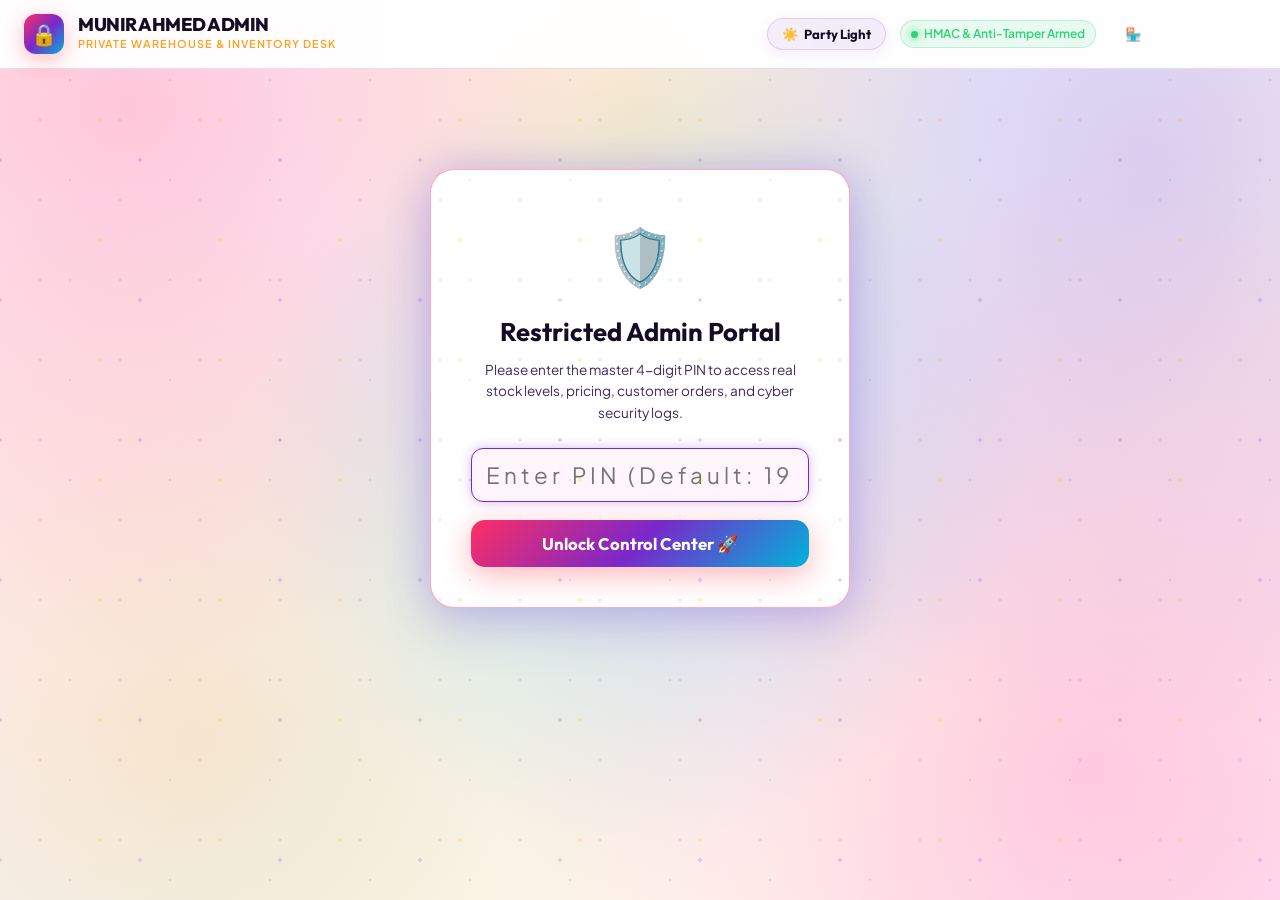
==== admin.html @ f4ad3410 "Munir Ahmed Decorations - Production Shopify Storefront with Live Inventory & Express Delivery" ====
<!DOCTYPE html>
<html lang="en" dir="ltr">
<head>
  <meta charset="UTF-8">
  <meta name="viewport" content="width=device-width, initial-scale=1.0">
  <title>Admin Control Center | Munir Ahmed Decorations (منیر احمد ڈیکوریشنز)</title>
  
  <meta name="robots" content="noindex, nofollow">
  <link rel="dns-prefetch" href="https://fonts.googleapis.com">
  <link rel="dns-prefetch" href="https://fonts.gstatic.com">
  <link rel="preconnect" href="https://fonts.googleapis.com">
  <link rel="preconnect" href="https://fonts.gstatic.com" crossorigin>
  <link rel="stylesheet" href="https://fonts.googleapis.com/css2?family=Outfit:wght@400;500;600;700;800;900&family=Plus+Jakarta+Sans:wght@300;400;500;600;700;800&family=Noto+Nastaliq+Urdu:wght@400;700&display=swap">
  <link rel="stylesheet" href="css/styles.css">
  
  <style>
    body {
      background-color: var(--bg-deep);
      background-image: var(--bg-body-gradient);
      color: var(--text-main);
      min-height: 100vh;
    }
    .admin-navbar {
      background: var(--header-bg);
      backdrop-filter: blur(14px);
      -webkit-backdrop-filter: blur(14px);
      border-bottom: 1px solid var(--border-subtle);
      padding: 14px 24px;
      display: flex;
      align-items: center;
      justify-content: space-between;
    }
    .admin-auth-gate {
      max-width: 420px;
      margin: 100px auto;
      background: var(--bg-card);
      border: 1px solid var(--border-glow);
      border-radius: 24px;
      padding: 40px;
      box-shadow: var(--shadow-lg), 0 0 40px rgba(108, 92, 231, 0.25);
      text-align: center;
    }
    .admin-main-view {
      display: none;
      padding: 30px 0 60px;
    }
    .kpi-row {
      display: grid;
      grid-template-columns: repeat(auto-fit, minmax(210px, 1fr));
      gap: 18px;
      margin-bottom: 30px;
    }
    .kpi-card {
      background: var(--bg-card);
      border: 1px solid var(--border-subtle);
      border-radius: 18px;
      padding: 22px;
      position: relative;
      overflow: hidden;
      box-shadow: var(--shadow-sm);
    }
    .kpi-card::after {
      content: '';
      position: absolute;
      top: 0;
      left: 0;
      width: 4px;
      height: 100%;
      background: var(--party-purple);
    }
    .kpi-card.kpi-gold::after { background: var(--party-gold); }
    .kpi-card.kpi-green::after { background: #2ed573; }
    .kpi-card.kpi-coral::after { background: var(--party-coral); }
    .kpi-card.kpi-cyan::after { background: var(--party-cyan); }
    
    .kpi-val {
      font-family: var(--font-heading);
      font-size: 2rem;
      font-weight: 800;
      color: var(--brand-heading-color);
      margin: 6px 0 2px;
    }
    .kpi-label {
      font-size: 0.8rem;
      color: var(--text-muted);
      text-transform: uppercase;
      letter-spacing: 0.5px;
    }

    /* Admin Tabs */
    .admin-tabs-nav {
      display: flex;
      gap: 12px;
      border-bottom: 1px solid var(--border-subtle);
      margin-bottom: 24px;
      padding-bottom: 8px;
      overflow-x: auto;
    }
    .admin-tab-btn {
      background: none;
      border: none;
      color: var(--text-secondary);
      font-family: var(--font-heading);
      font-size: 1rem;
      font-weight: 700;
      padding: 10px 18px;
      cursor: pointer;
      border-radius: 10px;
      display: inline-flex;
      align-items: center;
      gap: 8px;
      transition: all 0.2s ease;
    }
    .admin-tab-btn:hover {
      background: rgba(255, 255, 255, 0.05);
      color: #fff;
    }
    .admin-tab-btn.active {
      background: var(--gradient-festive);
      color: #fff;
      box-shadow: 0 4px 15px rgba(255, 71, 87, 0.35);
    }

    .tab-content-panel {
      display: none;
    }
    .tab-content-panel.active {
      display: block;
    }

    .admin-controls-strip {
      background: #111528;
      border: 1px solid var(--border-subtle);
      border-radius: 14px;
      padding: 14px 20px;
      display: flex;
      align-items: center;
      justify-content: space-between;
      flex-wrap: wrap;
      gap: 14px;
      margin-bottom: 20px;
    }

    .admin-table {
      width: 100%;
      border-collapse: collapse;
      font-size: 0.88rem;
      background: var(--bg-card);
      border-radius: 16px;
      overflow: hidden;
      border: 1px solid var(--border-subtle);
    }
    .admin-table th, .admin-table td {
      padding: 12px 16px;
      text-align: left;
      border-bottom: 1px solid var(--border-subtle);
    }
    .admin-table th {
      background: var(--bg-input);
      color: var(--text-muted);
      font-weight: 700;
      font-size: 0.8rem;
      text-transform: uppercase;
      letter-spacing: 0.5px;
    }
    .admin-input-cell {
      background: var(--bg-input);
      color: var(--text-main);
      border: 1px solid var(--border-subtle);
      padding: 6px 10px;
      border-radius: 8px;
      font-family: monospace;
      font-weight: 700;
      font-size: 0.9rem;
    }
    .admin-input-cell:focus {
      outline: none;
      border-color: var(--party-coral);
    }

    .badge-status {
      display: inline-block;
      padding: 4px 10px;
      border-radius: 8px;
      font-size: 0.75rem;
      font-weight: 700;
    }
    .badge-status.packing { background: rgba(255, 165, 2, 0.2); color: #ffa502; }
    .badge-status.dispatched { background: rgba(0, 210, 211, 0.2); color: #00d2d3; }
    .badge-status.delivered { background: rgba(46, 213, 115, 0.2); color: #2ed573; }
  </style>
</head>
<body>

  <!-- Top Navbar -->
  <header class="admin-navbar">
    <div style="display:flex; align-items:center; gap:14px;">
      <a href="index.html" class="brand-wrapper" style="text-decoration:none;">
        <div class="brand-icon-box" style="width:40px; height:40px; font-size:1.3rem;">🔒</div>
        <div class="brand-title-box">
          <span class="brand-name" style="font-size:1.15rem;">MUNIR AHMED ADMIN</span>
          <span class="brand-sub" style="font-size:0.68rem;">PRIVATE WAREHOUSE & INVENTORY DESK</span>
        </div>
      </a>
    </div>

    <div style="display:flex; align-items:center; gap:14px;">
      <!-- Party Theme Toggle -->
      <button id="btn-theme-toggle" class="btn-theme-toggle" title="Switch Theme (Party Light / Disco Dark)">
        <span>☀️</span>
        <span>Party Light</span>
      </button>

      <div class="security-status-indicator" style="font-size:0.75rem;">
        <span class="security-dot"></span>
        <span>HMAC & Anti-Tamper Armed</span>
      </div>
      <a href="index.html" class="btn-secondary-party" style="padding:7px 14px; font-size:0.82rem; text-decoration:none;">
        🏪 View Storefront
      </a>
      <button id="btn-admin-logout" class="btn-secondary-party" style="padding:7px 14px; font-size:0.82rem; color:#ff4757; display:none;" onclick="adminLogout()">
        Lock Session
      </button>
    </div>
  </header>

  <!-- AUTHENTICATION GATE (CHALLENGE) -->
  <div id="admin-auth-card" class="admin-auth-gate">
    <div style="font-size:3.5rem; margin-bottom:12px;">🛡️</div>
    <h2 style="font-family:var(--font-heading); font-size:1.6rem; margin-bottom:6px; color:var(--brand-heading-color);">Restricted Admin Portal</h2>
    <p style="color:var(--text-secondary); font-size:0.85rem; margin-bottom:24px;">
      Please enter the master 4-digit PIN to access real stock levels, pricing, customer orders, and cyber security logs.
    </p>

    <form onsubmit="handlePinSubmit(event)">
      <div class="form-group">
        <input type="password" id="admin-pin-field" class="form-input" placeholder="Enter PIN (Default: 1998)" maxlength="6" style="text-align:center; font-size:1.4rem; letter-spacing:4px;" required autofocus>
      </div>

      <div id="pin-error-msg" style="color:#ff4757; font-size:0.82rem; margin-bottom:14px; display:none;">
        Incorrect PIN. Attempt recorded.
      </div>

      <button type="submit" class="btn-primary-party" style="width:100%; justify-content:center; padding:13px;">
        <span>Unlock Control Center 🚀</span>
      </button>
    </form>
  </div>

  <!-- MAIN AUTHORIZED VIEW -->
  <div id="admin-main-view" class="admin-main-view container">
    <!-- Live KPIs -->
    <div class="kpi-row">
      <div class="kpi-card kpi-coral">
        <div class="kpi-label">Active Master Products</div>
        <div class="kpi-val" id="kpi-products">32</div>
        <span style="font-size:0.78rem; color:var(--text-secondary);">Across 8 Celebration Categories</span>
      </div>

      <div class="kpi-card kpi-green">
        <div class="kpi-label">Total Warehouse Stock</div>
        <div class="kpi-val" id="kpi-stock">3,840</div>
        <span style="font-size:0.78rem; color:#2ed573;">Real-time auto-deduct active</span>
      </div>

      <div class="kpi-card kpi-gold">
        <div class="kpi-label">Customer Orders Booked</div>
        <div class="kpi-val" id="kpi-orders">2</div>
        <span style="font-size:0.78rem; color:#ffc048;">Live in local database</span>
      </div>

      <div class="kpi-card kpi-cyan">
        <div class="kpi-label">Gross Booked Revenue</div>
        <div class="kpi-val" id="kpi-revenue">PKR 19,300</div>
        <span style="font-size:0.78rem; color:var(--party-cyan);">COD + JazzCash + Meezan</span>
      </div>
    </div>

    <!-- Tab Navigation -->
    <div class="admin-tabs-nav">
      <button class="admin-tab-btn active" onclick="switchAdminTab('stock')">
        <span>📦</span>
        <span>Inventory & Stock Manager</span>
      </button>
      <button class="admin-tab-btn" onclick="switchAdminTab('orders')">
        <span>🛒</span>
        <span>Orders & Courier Dispatch</span>
      </button>
      <button class="admin-tab-btn" onclick="switchAdminTab('security')">
        <span>🛡️</span>
        <span>Cyber Defense Logs</span>
      </button>
      <button class="admin-tab-btn" onclick="switchAdminTab('backup')">
        <span>💾</span>
        <span>Database Backup & Export</span>
      </button>
    </div>

    <!-- ===================================================================
         TAB 1: INVENTORY & STOCK MANAGER
         =================================================================== -->
    <div id="tab-panel-stock" class="tab-content-panel active">
      <div class="admin-controls-strip">
        <div style="display:flex; gap:12px; align-items:center; flex-wrap:wrap;">
          <input type="text" id="adm-stock-search" class="form-input" placeholder="Search product ID or title..." style="max-width:260px; padding:8px 12px; font-size:0.85rem;" oninput="renderAdminStockTable()">
          
          <select id="adm-cat-filter" class="form-select" style="max-width:200px; padding:8px 12px; font-size:0.85rem;" onchange="renderAdminStockTable()">
            <option value="all">All Categories</option>
            <option value="foil-balloons">Foil Balloons & Letters</option>
            <option value="gift-packaging">Gift Paper & Gift Bags</option>
            <option value="party-sashes">Sashes & Wear Strips</option>
            <option value="candles-sparklers">Candles & Anar Sparklers</option>
            <option value="cake-toppers">Cake Toppers</option>
            <option value="poppers-sprays">Poppers & Sprays</option>
            <option value="balloon-kits">Garland Kits & Latex</option>
            <option value="religious-banners">Milad & Hajj Banners</option>
          </select>

          <label style="display:flex; align-items:center; gap:6px; font-size:0.85rem; color:#ffa502; cursor:pointer;">
            <input type="checkbox" id="adm-low-stock-check" onchange="renderAdminStockTable()">
            <span>Show Low Stock Only (&le;15)</span>
          </label>
        </div>

        <div style="display:flex; gap:10px;">
          <button class="btn-primary-party" onclick="openAddProductModal()" style="padding:8px 16px; font-size:0.85rem;">
            + Add New Stock Item
          </button>
          <button class="btn-secondary-party" onclick="handleResetFactoryCatalog()" style="padding:8px 14px; font-size:0.85rem;">
            🔄 Reset Master Seed
          </button>
        </div>
      </div>

      <div class="admin-table-wrapper">
        <table class="admin-table">
          <thead>
            <tr>
              <th>ID & Product Title</th>
              <th>Category</th>
              <th>Retail Price (PKR)</th>
              <th>Wholesale (PKR)</th>
              <th>Current Stock</th>
              <th>Status</th>
              <th>Actions</th>
            </tr>
          </thead>
          <tbody id="adm-stock-tbody">
            <!-- Rendered dynamically -->
          </tbody>
        </table>
      </div>
    </div>

    <!-- ===================================================================
         TAB 2: ORDERS & COURIER DISPATCH DESK
         =================================================================== -->
    <div id="tab-panel-orders" class="tab-content-panel">
      <div class="admin-controls-strip">
        <div>
          <h3 style="font-family:var(--font-heading); color:#fff; font-size:1.25rem;">Live Customer Orders</h3>
          <span style="font-size:0.82rem; color:var(--text-muted);">Orders received from website checkout with Pakistani payment verification</span>
        </div>
      </div>

      <div class="admin-table-wrapper">
        <table class="admin-table">
          <thead>
            <tr>
              <th>Order ID / Date</th>
              <th>Customer & Phone</th>
              <th>Delivery City & Address</th>
              <th>Items & Qty</th>
              <th>Total (PKR)</th>
              <th>Payment & TID</th>
              <th>Dispatch Status</th>
              <th>WhatsApp Notify</th>
            </tr>
          </thead>
          <tbody id="adm-orders-tbody">
            <!-- Rendered dynamically -->
          </tbody>
        </table>
      </div>
    </div>

    <!-- ===================================================================
         TAB 3: CYBER DEFENSE LOGS
         =================================================================== -->
    <div id="tab-panel-security" class="tab-content-panel">
      <div class="admin-controls-strip">
        <div>
          <h3 style="font-family:var(--font-heading); color:#2ed573; font-size:1.25rem;">🛡️ Cyber Defense Event Audit Log</h3>
          <span style="font-size:0.82rem; color:var(--text-muted);">Real-time security telemetry monitoring tamper defense, rate limiting, and sanitization</span>
        </div>
        <button class="btn-secondary-party" onclick="refreshSecurityLogs()" style="padding:8px 14px; font-size:0.85rem;">
          🔄 Refresh Logs
        </button>
      </div>

      <div class="admin-table-wrapper">
        <table class="admin-table">
          <thead>
            <tr>
              <th>Timestamp</th>
              <th>Severity</th>
              <th>Component</th>
              <th>Event Type</th>
              <th>Security Telemetry Details</th>
            </tr>
          </thead>
          <tbody id="adm-security-tbody">
            <!-- Rendered dynamically -->
          </tbody>
        </table>
      </div>
    </div>

    <!-- ===================================================================
         TAB 4: DATABASE BACKUP & EXPORT
         =================================================================== -->
    <div id="tab-panel-backup" class="tab-content-panel">
      <div class="admin-controls-strip">
        <div>
          <h3 style="font-family:var(--font-heading); color:#ffc048; font-size:1.25rem;">💾 Database Backup & Export</h3>
          <span style="font-size:0.82rem; color:var(--text-muted);">Safeguard your party store inventory and customer orders</span>
        </div>
      </div>

      <div style="display:grid; grid-template-columns:1fr 1fr; gap:24px;">
        <div style="background:var(--bg-card); border:1px solid var(--border-subtle); border-radius:18px; padding:28px;">
          <h4 style="font-family:var(--font-heading); color:#fff; margin-bottom:8px;">1-Click Database JSON Export</h4>
          <p style="font-size:0.85rem; color:var(--text-secondary); margin-bottom:20px; line-height:1.5;">
            Download an encrypted, portable JSON snapshot of all 32+ products, prices, stock counts, and orders.
          </p>
          <button class="btn-primary-party" onclick="exportDatabaseJson()">
            <span>📥 Download Backup JSON</span>
          </button>
        </div>

        <div style="background:var(--bg-card); border:1px solid var(--border-subtle); border-radius:18px; padding:28px;">
          <h4 style="font-family:var(--font-heading); color:#fff; margin-bottom:8px;">Restore / Import Database</h4>
          <p style="font-size:0.85rem; color:var(--text-secondary); margin-bottom:14px; line-height:1.5;">
            Upload a previously exported backup file to restore products and stock.
          </p>
          <input type="file" id="db-file-input" accept=".json" style="margin-bottom:14px; font-size:0.85rem; color:var(--text-secondary);">
          <br>
          <button class="btn-secondary-party" onclick="importDatabaseJson()">
            <span>📤 Restore From File</span>
          </button>
        </div>
      </div>
    </div>
  </div>

  <!-- Add Product Modal -->
  <div id="modal-add-product" class="modal-backdrop">
    <div class="modal-card">
      <div class="modal-header">
        <h3>+ Add New Stock Product</h3>
        <button class="btn-modal-close" onclick="closeAddProductModal()">✕</button>
      </div>
      <div class="modal-body">
        <form onsubmit="handleAddNewProduct(event)">
          <div class="form-group">
            <label>Product Title *</label>
            <input type="text" id="new-title" class="form-input" required placeholder="e.g. Happy Birthday Gold Shimmer Banner">
          </div>

          <div class="form-group">
            <label>Urdu Title (نستعلیق عنوان)</label>
            <input type="text" id="new-urdu" class="form-input" placeholder="e.g. ہیپی برتھ ڈے گولڈن شمر بینر">
          </div>

          <div class="form-row-2">
            <div class="form-group">
              <label>Category *</label>
              <select id="new-cat" class="form-select">
                <option value="foil-balloons">Foil Balloons & Letters</option>
                <option value="gift-packaging">Gift Paper & Gift Bags</option>
                <option value="party-sashes">Sashes & Wear Strips</option>
                <option value="candles-sparklers">Candles & Anar Sparklers</option>
                <option value="cake-toppers">Cake Toppers</option>
                <option value="poppers-sprays">Poppers & Sprays</option>
                <option value="balloon-kits">Garland Kits & Latex</option>
                <option value="religious-banners">Milad & Hajj Banners</option>
              </select>
            </div>
            <div class="form-group">
              <label>Initial Stock (Units) *</label>
              <input type="number" id="new-stock" class="form-input" required value="50" min="0">
            </div>
          </div>

          <div class="form-row-2">
            <div class="form-group">
              <label>Retail Price (PKR) *</label>
              <input type="number" id="new-price" class="form-input" required value="450" min="10">
            </div>
            <div class="form-group">
              <label>Wholesale Price (PKR) *</label>
              <input type="number" id="new-who-price" class="form-input" required value="300" min="10">
            </div>
          </div>

          <div class="form-group">
            <label>Image Path *</label>
            <input type="text" id="new-img" class="form-input" value="assets/images/birthday_decor.jpg" required>
          </div>

          <div class="form-group">
            <label>Description</label>
            <textarea id="new-desc" class="form-textarea" placeholder="Detailed product specifications..."></textarea>
          </div>

          <button type="submit" class="btn-primary-party" style="width:100%; justify-content:center; padding:14px;">
            Save Product to Master Stock 🚀
          </button>
        </form>
      </div>
    </div>
  </div>

  <!-- JavaScript Modules -->
  <script src="js/security.js"></script>
  <script src="js/data.js"></script>
  <script src="js/store.js"></script>

  <script>
    let failedAttempts = 0;
    let isLockedOut = false;

    // PIN Login
    function handlePinSubmit(event) {
      event.preventDefault();
      if (isLockedOut) {
        alert('Too many failed attempts. Locked for 60 seconds.');
        return;
      }

      const pin = document.getElementById('admin-pin-field').value.trim();
      if (pin === '1998' || pin === '1234') {
        document.getElementById('admin-auth-card').style.display = 'none';
        document.getElementById('admin-main-view').style.display = 'block';
        document.getElementById('btn-admin-logout').style.display = 'inline-flex';
        initAdminDashboard();
      } else {
        failedAttempts++;
        const errMsg = document.getElementById('pin-error-msg');
        errMsg.style.display = 'block';
        errMsg.innerText = `Incorrect PIN. (${failedAttempts}/3 attempts)`;

        if (failedAttempts >= 3) {
          isLockedOut = true;
          errMsg.innerText = 'Account locked for 60 seconds due to failed attempts.';
          setTimeout(() => {
            isLockedOut = false;
            failedAttempts = 0;
            errMsg.style.display = 'none';
          }, 60000);
        }
      }
    }

    function adminLogout() {
      document.getElementById('admin-auth-card').style.display = 'block';
      document.getElementById('admin-main-view').style.display = 'none';
      document.getElementById('btn-admin-logout').style.display = 'none';
      document.getElementById('admin-pin-field').value = '';
    }

    function initAdminDashboard() {
      updateKPIs();
      renderAdminStockTable();
      renderAdminOrdersTable();
      refreshSecurityLogs();
    }

    function updateKPIs() {
      const products = window.Store.getProducts();
      const orders = window.Store.getOrders();

      const totalStock = products.reduce((sum, p) => sum + (p.stock || 0), 0);
      const totalRev = orders.reduce((sum, o) => sum + (o.total || o.subtotal || 0), 0);

      document.getElementById('kpi-products').innerText = products.length;
      document.getElementById('kpi-stock').innerText = totalStock.toLocaleString();
      document.getElementById('kpi-orders').innerText = orders.length;
      document.getElementById('kpi-revenue').innerText = 'PKR ' + totalRev.toLocaleString();
    }

    function switchAdminTab(tabKey) {
      document.querySelectorAll('.admin-tab-btn').forEach(b => b.classList.remove('active'));
      document.querySelectorAll('.tab-content-panel').forEach(p => p.classList.remove('active'));

      event.currentTarget.classList.add('active');
      const panel = document.getElementById(`tab-panel-${tabKey}`);
      if (panel) panel.classList.add('active');

      if (tabKey === 'security') refreshSecurityLogs();
      if (tabKey === 'orders') renderAdminOrdersTable();
    }

    // Render Stock Table
    function renderAdminStockTable() {
      const tbody = document.getElementById('adm-stock-tbody');
      if (!tbody) return;

      let products = window.Store.getProducts();
      const q = (document.getElementById('adm-stock-search').value || '').toLowerCase().trim();
      const cat = document.getElementById('adm-cat-filter').value;
      const lowStockOnly = document.getElementById('adm-low-stock-check').checked;

      if (cat !== 'all') {
        products = products.filter(p => p.category === cat);
      }
      if (q) {
        products = products.filter(p => p.id.toLowerCase().includes(q) || p.title.toLowerCase().includes(q));
      }
      if (lowStockOnly) {
        products = products.filter(p => p.stock <= (p.lowStockThreshold || 15));
      }

      tbody.innerHTML = products.map(p => {
        let statusBadge = '<span style="color:#2ed573; font-weight:700;">🟢 Good</span>';
        if (p.stock <= 0) {
          statusBadge = '<span style="color:#ff4757; font-weight:700;">🔴 Sold Out</span>';
        } else if (p.stock <= 15) {
          statusBadge = '<span style="color:#ffa502; font-weight:700;">🟡 Low Stock</span>';
        }

        return `
          <tr>
            <td>
              <div style="font-weight:700; color:#fff;">${p.title}</div>
              <div style="font-size:0.75rem; color:var(--text-muted);">${p.id}</div>
            </td>
            <td style="text-transform:capitalize; color:var(--text-secondary);">${p.category.replace('-', ' ')}</td>
            <td>
              <input type="number" id="ret-${p.id}" value="${p.price}" class="admin-input-cell" style="width:85px;">
            </td>
            <td>
              <input type="number" id="who-${p.id}" value="${p.wholesalePrice}" class="admin-input-cell" style="width:85px; color:#ffc048;">
            </td>
            <td>
              <input type="number" id="stk-${p.id}" value="${p.stock}" class="admin-input-cell" style="width:75px; color:#2ed573;">
            </td>
            <td>${statusBadge}</td>
            <td>
              <button class="btn-primary-party" style="padding:5px 12px; font-size:0.75rem;" onclick="saveStockRow('${p.id}')">
                Save
              </button>
            </td>
          </tr>
        `;
      }).join('');
    }

    function saveStockRow(productId) {
      const ret = document.getElementById(`ret-${productId}`).value;
      const who = document.getElementById(`who-${productId}`).value;
      const stk = document.getElementById(`stk-${productId}`).value;

      window.Store.updateProductPrices(productId, ret, who);
      window.Store.updateProductStock(productId, stk);
      updateKPIs();
      alert(`Updated product ${productId} successfully!`);
    }

    function handleResetFactoryCatalog() {
      if (confirm('Reset entire catalog and inventory back to default factory seed?')) {
        window.Store.resetToDefaultCatalog();
        updateKPIs();
        renderAdminStockTable();
        alert('Master inventory re-initialized!');
      }
    }

    // Render Orders Table
    function renderAdminOrdersTable() {
      const tbody = document.getElementById('adm-orders-tbody');
      if (!tbody) return;

      const orders = window.Store.getOrders();
      tbody.innerHTML = orders.map(o => {
        const itemsSummary = (o.items || []).map(i => `${i.title} (${i.quantity}x)`).join(', ');
        return `
          <tr>
            <td>
              <strong style="color:var(--party-cyan);">${o.orderId}</strong>
              <div style="font-size:0.75rem; color:var(--text-muted);">${new Date(o.date).toLocaleDateString()}</div>
            </td>
            <td>
              <div style="color:#fff; font-weight:700;">${o.customer.name}</div>
              <div style="font-size:0.8rem; color:var(--text-secondary);">${o.customer.phone}</div>
            </td>
            <td>
              <div style="font-weight:700; color:#ffc048;">${o.customer.city}</div>
              <div style="font-size:0.75rem; color:var(--text-muted); max-width:200px;">${o.customer.address}</div>
            </td>
            <td style="font-size:0.8rem; color:var(--text-secondary); max-width:220px;">
              ${itemsSummary}
            </td>
            <td style="font-weight:800; color:#fff;">
              PKR ${(o.total || o.subtotal).toLocaleString()}
            </td>
            <td>
              <span style="font-weight:700; text-transform:uppercase;">${o.paymentMethod}</span>
              ${o.transactionRef && o.transactionRef !== 'N/A' ? `<div style="font-size:0.72rem; color:#2ed573;">TID: ${o.transactionRef}</div>` : ''}
            </td>
            <td>
              <select class="admin-input-cell" onchange="changeOrderStatus('${o.orderId}', this.value)" style="font-size:0.8rem;">
                <option value="Confirmed & Packing" ${o.orderStatus === 'Confirmed & Packing' ? 'selected' : ''}>Confirmed & Packing</option>
                <option value="Dispatched (TCS/Leopard)" ${o.orderStatus.includes('Dispatch') ? 'selected' : ''}>Dispatched (TCS)</option>
                <option value="Delivered" ${o.orderStatus === 'Delivered' ? 'selected' : ''}>Delivered</option>
                <option value="Cancelled" ${o.orderStatus === 'Cancelled' ? 'selected' : ''}>Cancelled</option>
              </select>
            </td>
            <td>
              <button class="btn-whatsapp-cart" style="padding:6px 10px; font-size:0.75rem;" onclick="sendCustomerWhatsAppUpdate('${o.orderId}')">
                💬 Notify
              </button>
            </td>
          </tr>
        `;
      }).join('');
    }

    function changeOrderStatus(orderId, newStatus) {
      window.Store.updateOrderStatus(orderId, newStatus);
      alert(`Order ${orderId} status set to: ${newStatus}`);
    }

    function sendCustomerWhatsAppUpdate(orderId) {
      const order = window.Store.getOrders().find(o => o.orderId === orderId);
      if (!order) return;

      const cleanPhone = order.customer.phone.replace(/[^0-9]/g, '');
      const formattedPhone = cleanPhone.startsWith('0') ? '92' + cleanPhone.substring(1) : cleanPhone;

      const msg = 
`Assalam o Alaikum ${order.customer.name}!
This is an update from *Munir Ahmed Decorations Lahore*.
Your party order *${order.orderId}* status is currently: *${order.orderStatus}*.
Amount: PKR ${(order.total || order.subtotal).toLocaleString()}
Courier: TCS / Leopards Express
Thank you for shopping with us! If you have questions, reply to this message.`;

      window.open(`https://wa.me/${formattedPhone}?text=${encodeURIComponent(msg)}`, '_blank');
    }

    // Security Logs
    function refreshSecurityLogs() {
      const tbody = document.getElementById('adm-security-tbody');
      if (!tbody) return;

      const logs = (window.CyberDefense && window.CyberDefense.getSecurityAuditLogs) ? window.CyberDefense.getSecurityAuditLogs() : [];
      tbody.innerHTML = logs.map(l => `
        <tr>
          <td style="font-size:0.75rem; color:var(--text-muted);">${new Date(l.timestamp).toLocaleTimeString()}</td>
          <td>
            <span class="badge-status ${l.severity === 'CRITICAL' || l.severity === 'HIGH' ? 'packing' : 'delivered'}">
              ${l.severity}
            </span>
          </td>
          <td style="font-weight:700; color:#fff;">${l.source}</td>
          <td style="color:var(--party-cyan); font-family:monospace;">${l.eventType}</td>
          <td style="font-size:0.8rem; color:var(--text-secondary);">${l.details}</td>
        </tr>
      `).join('');
    }

    // Database Export & Import
    function exportDatabaseJson() {
      const dump = {
        exportedAt: new Date().toISOString(),
        products: window.Store.getProducts(),
        orders: window.Store.getOrders(),
        version: '4.0.0-PROD'
      };
      const blob = new Blob([JSON.stringify(dump, null, 2)], { type: 'application/json' });
      const url = URL.createObjectURL(blob);
      const a = document.createElement('a');
      a.href = url;
      a.download = `munir_party_backup_${Date.now()}.json`;
      a.click();
      URL.revokeObjectURL(url);
    }

    function importDatabaseJson() {
      const fileInput = document.getElementById('db-file-input');
      if (!fileInput.files || fileInput.files.length === 0) {
        alert('Please choose a backup JSON file first.');
        return;
      }
      const reader = new FileReader();
      reader.onload = function(e) {
        try {
          const parsed = JSON.parse(e.target.result);
          if (parsed.products && Array.isArray(parsed.products)) {
            localStorage.setItem('munir_party_products_v4', JSON.stringify(parsed.products));
            if (parsed.orders) {
              localStorage.setItem('munir_party_orders_v4', JSON.stringify(parsed.orders));
            }
            alert('Database restored successfully! Reloading...');
            location.reload();
          } else {
            alert('Invalid backup file structure.');
          }
        } catch (err) {
          alert('Error parsing JSON backup file.');
        }
      };
      reader.readAsText(fileInput.files[0]);
    }

    // Modal Add Product
    function openAddProductModal() {
      document.getElementById('modal-add-product').classList.add('active');
    }
    function closeAddProductModal() {
      document.getElementById('modal-add-product').classList.remove('active');
    }

    function handleAddNewProduct(e) {
      e.preventDefault();
      const p = {
        title: document.getElementById('new-title').value.trim(),
        urduTitle: document.getElementById('new-urdu').value.trim(),
        category: document.getElementById('new-cat').value,
        stock: parseInt(document.getElementById('new-stock').value, 10),
        price: parseFloat(document.getElementById('new-price').value),
        wholesalePrice: parseFloat(document.getElementById('new-who-price').value),
        image: document.getElementById('new-img').value.trim(),
        description: document.getElementById('new-desc').value.trim()
      };
      window.Store.addProduct(p);
      closeAddProductModal();
      updateKPIs();
      renderAdminStockTable();
      alert('New product added to catalog and warehouse!');
    }

    // Theme Toggle Handler for Admin
    (function initAdminTheme() {
      const saved = localStorage.getItem('munir_party_theme') || 'light';
      function applyTheme(theme) {
        if (theme === 'dark') {
          document.documentElement.setAttribute('data-theme', 'dark');
        } else {
          document.documentElement.removeAttribute('data-theme');
        }
        const btn = document.getElementById('btn-theme-toggle');
        if (btn) {
          btn.innerHTML = theme === 'dark' ? '<span>🌙</span><span>Disco Dark</span>' : '<span>☀️</span><span>Party Light</span>';
          btn.classList.toggle('dark-active', theme === 'dark');
        }
      }
      applyTheme(saved);
      const btn = document.getElementById('btn-theme-toggle');
      if (btn) {
        btn.addEventListener('click', () => {
          const current = localStorage.getItem('munir_party_theme') || 'light';
          const next = current === 'light' ? 'dark' : 'light';
          localStorage.setItem('munir_party_theme', next);
          applyTheme(next);
        });
      }
    })();
  </script>
</body>
</html>
---- css/styles.css ----
/* ===================================================================
   MUNIR AHMED DECORATIONS (منیر احمد ڈیکوریشنز)
   Premier Party Supplies & Balloon House Pakistan
   Modern Vibrant Party E-Commerce Design System
   =================================================================== */

:root {
  /* ===================================================================
     LIGHT PARTY DAY MODE (Default: Bright, Celebratory Carnival Colors)
     =================================================================== */
  --bg-deep: #fff0f7;
  --bg-surface: #ffffff;
  --bg-card: #ffffff;
  --bg-card-hover: #fff7fb;
  --bg-glass: rgba(255, 255, 255, 0.95);
  --bg-input: #fff5fa;
  --bg-item: #fdf2f8;
  --bg-drawer: #ffffff;
  --bg-footer: #fff1f7;
  
  /* Authentic Bright Party Celebration Colors */
  --party-coral: #ff2e63;
  --party-pink: #ff1493;
  --party-magenta: #e0245e;
  --party-purple: #7928ca;
  --party-gold: #ff9f1c;
  --party-yellow: #ffd000;
  --party-cyan: #00b4d8;
  --party-mint: #06d6a0;
  --party-orange: #ff5722;
  
  /* Gradients */
  --gradient-festive: linear-gradient(135deg, #ff2e63 0%, #7928ca 50%, #00b4d8 100%);
  --gradient-gold: linear-gradient(135deg, #ff9f1c 0%, #ffc048 50%, #ffd000 100%);
  --gradient-purple: linear-gradient(135deg, #7928ca 0%, #a855f7 100%);
  --gradient-coral: linear-gradient(135deg, #ff2e63 0%, #ff6b81 100%);
  --gradient-mint: linear-gradient(135deg, #06d6a0 0%, #00b4d8 100%);
  --gradient-birthday: linear-gradient(135deg, #ff1493 0%, #ff758c 50%, #ffd000 100%);
  --gradient-shaadi: linear-gradient(135deg, #d90429 0%, #f77f00 50%, #10b981 100%);

  /* Typography Colors - High Contrast on Bright Background */
  --text-main: #140b26;
  --text-secondary: #3d2a5c;
  --text-muted: #725f91;
  --text-accent: #ff2e63;
  --brand-heading-color: #140b26;

  /* Borders & Glows */
  --border-subtle: rgba(121, 40, 202, 0.16);
  --border-glow: rgba(255, 46, 99, 0.4);
  --border-gold-glow: rgba(255, 159, 28, 0.45);

  /* Shadows */
  --shadow-sm: 0 4px 14px rgba(121, 40, 202, 0.08);
  --shadow-md: 0 10px 30px rgba(121, 40, 202, 0.12);
  --shadow-lg: 0 20px 50px rgba(121, 40, 202, 0.16);
  --shadow-neon: 0 0 25px rgba(255, 46, 99, 0.35);
  --shadow-gold: 0 0 25px rgba(255, 159, 28, 0.35);

  /* Vibrant Party Celebration Background Mesh (Candy, Balloons & Ribbons Glow) */
  --bg-body-gradient: 
    radial-gradient(circle at 10% 12%, rgba(255, 46, 99, 0.22) 0%, transparent 40%),
    radial-gradient(circle at 90% 18%, rgba(121, 40, 202, 0.22) 0%, transparent 42%),
    radial-gradient(circle at 50% 50%, rgba(0, 180, 216, 0.18) 0%, transparent 50%),
    radial-gradient(circle at 15% 82%, rgba(255, 159, 28, 0.22) 0%, transparent 42%),
    radial-gradient(circle at 85% 85%, rgba(255, 20, 147, 0.20) 0%, transparent 45%),
    radial-gradient(circle at 50% 12%, rgba(255, 208, 0, 0.18) 0%, transparent 35%),
    linear-gradient(135deg, #fff2f8 0%, #fdf4ff 25%, #f0faff 50%, #fffcf0 75%, #fff0f5 100%);

  --top-announcement-bg: linear-gradient(90deg, #ff2e63 0%, #7928ca 50%, #00b4d8 100%);
  --top-announcement-color: #ffffff;
  --header-bg: rgba(255, 255, 255, 0.95);
  --hero-card-bg: linear-gradient(135deg, rgba(255, 255, 255, 0.98) 0%, rgba(255, 243, 250, 0.98) 100%);
  --hero-card-border: rgba(255, 46, 99, 0.3);
  --product-card-bg: #ffffff;
  --product-card-border: rgba(121, 40, 202, 0.15);
  --modal-bg: #ffffff;
  --modal-border: rgba(121, 40, 202, 0.2);
  --spec-card-bg: #fff5fa;
  --security-box-bg: #ffffff;

  /* Fonts */
  --font-heading: 'Outfit', sans-serif;
  --font-body: 'Plus Jakarta Sans', sans-serif;
  --font-urdu: 'Noto Nastaliq Urdu', serif;
  --spring: cubic-bezier(0.16, 1, 0.3, 1);
}

/* ===================================================================
   DISCO NIGHT / DARK MODE (Neon Rave, Disco Strobe Lights)
   =================================================================== */
[data-theme="dark"] {
  --bg-deep: #0a0618;
  --bg-surface: #130b2e;
  --bg-card: #1c103e;
  --bg-card-hover: #291857;
  --bg-glass: rgba(19, 11, 46, 0.94);
  --bg-input: #12092c;
  --bg-item: #190e3c;
  --bg-drawer: #130b2e;
  --bg-footer: #0a0618;

  --party-coral: #ff4757;
  --party-pink: #ff2a85;
  --party-magenta: #ff007f;
  --party-purple: #9b51e0;
  --party-gold: #ffb703;
  --party-yellow: #ffd32a;
  --party-cyan: #00f2fe;
  --party-mint: #2ed573;
  --party-orange: #ff793f;

  --gradient-festive: linear-gradient(135deg, #ff4757 0%, #9b51e0 50%, #00f2fe 100%);
  --gradient-gold: linear-gradient(135deg, #ffb703 0%, #ffc048 50%, #ffd32a 100%);
  --gradient-purple: linear-gradient(135deg, #9b51e0 0%, #b33939 100%);
  --gradient-coral: linear-gradient(135deg, #ff4757 0%, #ff6b81 100%);
  --gradient-mint: linear-gradient(135deg, #2ed573 0%, #7bed9f 100%);
  --gradient-birthday: linear-gradient(135deg, #ff2a85 0%, #ff758c 50%, #ffd32a 100%);
  --gradient-shaadi: linear-gradient(135deg, #ff3838 0%, #ffb703 50%, #2ed573 100%);

  --text-main: #ffffff;
  --text-secondary: #d6cced;
  --text-muted: #998bb5;
  --text-accent: #ffd32a;
  --brand-heading-color: #ffffff;

  --border-subtle: rgba(255, 255, 255, 0.14);
  --border-glow: rgba(155, 81, 224, 0.5);
  --border-gold-glow: rgba(255, 183, 3, 0.5);

  --shadow-sm: 0 4px 14px rgba(0, 0, 0, 0.4);
  --shadow-md: 0 10px 30px rgba(0, 0, 0, 0.5);
  --shadow-lg: 0 20px 50px rgba(0, 0, 0, 0.65);
  --shadow-neon: 0 0 30px rgba(155, 81, 224, 0.5);
  --shadow-gold: 0 0 30px rgba(255, 183, 3, 0.45);

  --bg-body-gradient: 
    radial-gradient(circle at 10% 15%, rgba(255, 0, 127, 0.32) 0%, transparent 45%),
    radial-gradient(circle at 90% 22%, rgba(155, 81, 224, 0.38) 0%, transparent 45%),
    radial-gradient(circle at 50% 65%, rgba(0, 242, 254, 0.25) 0%, transparent 50%),
    radial-gradient(circle at 20% 88%, rgba(255, 183, 3, 0.25) 0%, transparent 45%),
    linear-gradient(to bottom, #0a0618 0%, #150b33 50%, #0a0618 100%);

  --top-announcement-bg: linear-gradient(90deg, #180f38 0%, #291353 50%, #180f38 100%);
  --top-announcement-color: #ffd32a;
  --header-bg: rgba(10, 6, 24, 0.95);
  --hero-card-bg: linear-gradient(135deg, rgba(28, 16, 62, 0.94) 0%, rgba(20, 11, 46, 0.98) 100%);
  --hero-card-border: rgba(155, 81, 224, 0.45);
  --product-card-bg: linear-gradient(145deg, #181036, #1e1344);
  --product-card-border: rgba(155, 81, 224, 0.25);
  --modal-bg: #160e36;
  --modal-border: rgba(155, 81, 224, 0.3);
  --spec-card-bg: #1a103d;
  --security-box-bg: #140d30;
}

/* ===================================================================
   SPECIAL CELEBRATION PARTY MOOD PRESETS
   =================================================================== */
/* Birthday Bash Mood: Hot Bubblegum Pink & Gold */
[data-party-mood="birthday"] {
  --bg-deep: #fff0f6;
  --bg-body-gradient: 
    radial-gradient(circle at 10% 12%, rgba(255, 20, 147, 0.28) 0%, transparent 40%),
    radial-gradient(circle at 90% 18%, rgba(255, 183, 3, 0.25) 0%, transparent 42%),
    radial-gradient(circle at 50% 50%, rgba(255, 107, 129, 0.22) 0%, transparent 50%),
    radial-gradient(circle at 15% 82%, rgba(255, 208, 0, 0.22) 0%, transparent 42%),
    radial-gradient(circle at 85% 85%, rgba(255, 46, 120, 0.25) 0%, transparent 45%),
    linear-gradient(135deg, #fff0f5 0%, #fdf2f8 35%, #fff9e6 70%, #fff0f6 100%);
  --top-announcement-bg: linear-gradient(90deg, #ff1493 0%, #ff758c 50%, #ffd000 100%);
  --hero-card-border: rgba(255, 20, 147, 0.35);
  --border-glow: rgba(255, 20, 147, 0.4);
}

/* Shaadi & Mehndi Celebration Mood: Royal Gold, Marigold & Emerald */
[data-party-mood="shaadi"] {
  --bg-deep: #fffbf0;
  --bg-body-gradient: 
    radial-gradient(circle at 10% 12%, rgba(255, 159, 28, 0.28) 0%, transparent 40%),
    radial-gradient(circle at 90% 18%, rgba(16, 185, 129, 0.22) 0%, transparent 42%),
    radial-gradient(circle at 50% 50%, rgba(255, 208, 0, 0.22) 0%, transparent 50%),
    radial-gradient(circle at 15% 82%, rgba(217, 4, 41, 0.20) 0%, transparent 42%),
    radial-gradient(circle at 85% 85%, rgba(247, 127, 0, 0.22) 0%, transparent 45%),
    linear-gradient(135deg, #fffdf2 0%, #fff9eb 35%, #f0fdf4 70%, #fffbeb 100%);
  --top-announcement-bg: linear-gradient(90deg, #d90429 0%, #f77f00 50%, #10b981 100%);
  --hero-card-border: rgba(255, 159, 28, 0.4);
  --border-glow: rgba(255, 159, 28, 0.45);
}

/* Base Resets */
*, *::before, *::after {
  box-sizing: border-box;
  margin: 0;
  padding: 0;
}

html {
  scroll-behavior: smooth;
  font-size: 16px;
}

body {
  background-color: var(--bg-deep);
  color: var(--text-main);
  font-family: var(--font-body);
  line-height: 1.6;
  overflow-x: hidden;
  background-image: var(--bg-body-gradient);
  min-height: 100vh;
  position: relative;
  transition: background-color 0.4s ease, color 0.4s ease;
}

/* Ambient Festive Confetti Sprinkles Texture */
body::before {
  content: '';
  position: fixed;
  top: 0; left: 0; right: 0; bottom: 0;
  background-image: 
    radial-gradient(circle, rgba(255, 46, 99, 0.22) 1.5px, transparent 1.5px),
    radial-gradient(circle, rgba(255, 183, 3, 0.25) 2px, transparent 2px),
    radial-gradient(circle, rgba(0, 180, 216, 0.22) 1.5px, transparent 1.5px),
    radial-gradient(circle, rgba(121, 40, 202, 0.22) 2px, transparent 2px);
  background-size: 80px 80px, 120px 120px, 100px 100px, 140px 140px;
  background-position: 0 0, 40px 60px, 20px 30px, 70px 90px;
  pointer-events: none;
  z-index: 0;
  opacity: 0.85;
}

[data-theme="dark"] body::before {
  background-image: 
    radial-gradient(circle, rgba(255, 0, 128, 0.35) 1.5px, transparent 1.5px),
    radial-gradient(circle, rgba(255, 215, 0, 0.35) 2px, transparent 2px),
    radial-gradient(circle, rgba(0, 240, 255, 0.35) 1.5px, transparent 1.5px),
    radial-gradient(circle, rgba(155, 81, 224, 0.35) 2px, transparent 2px);
  opacity: 0.7;
}

/* Custom Scrollbar */
::-webkit-scrollbar {
  width: 9px;
}
::-webkit-scrollbar-track {
  background: var(--bg-deep);
}
::-webkit-scrollbar-thumb {
  background: #2a3152;
  border-radius: 4px;
}
::-webkit-scrollbar-thumb:hover {
  background: var(--party-purple);
}

/* Confetti Canvas */
#confetti-canvas {
  position: fixed;
  top: 0;
  left: 0;
  width: 100%;
  height: 100%;
  pointer-events: none;
  z-index: 99999;
}

/* Helper Utilities */
.font-urdu {
  font-family: var(--font-urdu);
  direction: rtl;
  display: inline-block;
}

.gradient-text {
  background: var(--gradient-festive);
  -webkit-background-clip: text;
  -webkit-text-fill-color: transparent;
}

.gold-text {
  background: var(--gradient-gold);
  -webkit-background-clip: text;
  -webkit-text-fill-color: transparent;
}

/* Container */
.container {
  width: 100%;
  max-width: 1340px;
  margin: 0 auto;
  padding: 0 24px;
  position: relative;
  z-index: 1;
}

/* ===================================================================
   TOP ANNOUNCEMENT BAR
   =================================================================== */
.top-announcement {
  background: var(--top-announcement-bg);
  border-bottom: 1px solid var(--border-subtle);
  padding: 8px 24px;
  font-size: 0.82rem;
  color: var(--top-announcement-color);
  display: flex;
  align-items: center;
  justify-content: space-between;
  flex-wrap: wrap;
  gap: 12px;
  position: relative;
  z-index: 100;
}

.announcement-left {
  display: flex;
  align-items: center;
  gap: 10px;
}

.badge-trust {
  background: var(--gradient-gold);
  color: #1a1002;
  font-weight: 800;
  font-size: 0.72rem;
  padding: 2px 8px;
  border-radius: 4px;
  letter-spacing: 0.5px;
}

.announcement-right {
  display: flex;
  align-items: center;
  gap: 20px;
}

/* Wholesale Switch */
.wholesale-switch-container {
  display: flex;
  align-items: center;
  gap: 8px;
  background: rgba(255, 255, 255, 0.05);
  padding: 3px 10px;
  border-radius: 20px;
  border: 1px solid var(--border-subtle);
}

.wholesale-label {
  font-weight: 600;
  font-size: 0.78rem;
  color: #ffc048;
  cursor: pointer;
}

.switch-toggle {
  position: relative;
  display: inline-block;
  width: 38px;
  height: 20px;
}

.switch-toggle input {
  opacity: 0;
  width: 0;
  height: 0;
}

.slider-round {
  position: absolute;
  cursor: pointer;
  top: 0; left: 0; right: 0; bottom: 0;
  background-color: #2e385e;
  transition: 0.3s;
  border-radius: 20px;
}

.slider-round:before {
  position: absolute;
  content: "";
  height: 14px;
  width: 14px;
  left: 3px;
  bottom: 3px;
  background-color: white;
  transition: 0.3s;
  border-radius: 50%;
}

input:checked + .slider-round {
  background: var(--gradient-festive);
}

input:checked + .slider-round:before {
  transform: translateX(18px);
}

/* Cyber Sentinel Indicator */
.security-status-indicator {
  display: flex;
  align-items: center;
  gap: 6px;
  font-size: 0.78rem;
  color: #2ed573;
  font-weight: 600;
  background: rgba(46, 213, 115, 0.1);
  padding: 3px 10px;
  border-radius: 20px;
  border: 1px solid rgba(46, 213, 115, 0.25);
}

.security-dot {
  width: 7px;
  height: 7px;
  background: #2ed573;
  border-radius: 50%;
  box-shadow: 0 0 8px #2ed573;
  animation: pulseDot 1.8s infinite;
}

@keyframes pulseDot {
  0%, 100% { opacity: 1; transform: scale(1); }
  50% { opacity: 0.5; transform: scale(0.85); }
}

/* ===================================================================
   MAIN HEADER & NAVIGATION
   =================================================================== */
.main-header {
  position: sticky;
  top: 0;
  background: var(--header-bg);
  backdrop-filter: blur(16px);
  -webkit-backdrop-filter: blur(16px);
  border-bottom: 1px solid var(--border-subtle);
  z-index: 1000;
  transition: all 0.3s ease;
}

.nav-container {
  display: flex;
  align-items: center;
  justify-content: space-between;
  padding: 14px 24px;
  max-width: 1340px;
  margin: 0 auto;
  gap: 16px;
}

/* Brand Identity */
.brand-wrapper {
  display: flex;
  align-items: center;
  gap: 14px;
  text-decoration: none;
  color: inherit;
}

.brand-icon-box {
  width: 48px;
  height: 48px;
  background: var(--gradient-festive);
  border-radius: 12px;
  display: flex;
  align-items: center;
  justify-content: center;
  font-size: 1.6rem;
  box-shadow: 0 6px 20px rgba(255, 71, 87, 0.35);
  animation: iconBounce 3s ease-in-out infinite;
}

@keyframes iconBounce {
  0%, 100% { transform: translateY(0); }
  50% { transform: translateY(-4px); }
}

.brand-title-box {
  display: flex;
  flex-direction: column;
}

.brand-name {
  font-family: var(--font-heading);
  font-size: 1.4rem;
  font-weight: 800;
  letter-spacing: -0.5px;
  line-height: 1.1;
  color: var(--brand-heading-color);
  transition: color 0.3s ease;
}

.brand-sub {
  font-size: 0.76rem;
  font-weight: 600;
  letter-spacing: 1px;
  text-transform: uppercase;
  color: #ff9f1c;
}

.brand-urdu {
  font-size: 0.85rem;
  color: var(--text-muted);
  line-height: 1.2;
}

/* Nav Links */
.nav-links {
  display: flex;
  align-items: center;
  list-style: none;
  gap: 24px;
}

.nav-link {
  text-decoration: none;
  color: var(--text-secondary);
  font-weight: 600;
  font-size: 0.92rem;
  transition: color 0.2s ease;
  position: relative;
  padding: 6px 0;
}

.nav-link:hover, .nav-link.active {
  color: var(--party-coral);
}

.nav-link.active::after {
  content: '';
  position: absolute;
  bottom: 0;
  left: 0;
  width: 100%;
  height: 2px;
  background: var(--gradient-festive);
  border-radius: 2px;
}

/* Nav Actions */
.nav-actions {
  display: flex;
  align-items: center;
  gap: 12px;
}

/* Party Light / Dark Theme Switcher Button */
.btn-theme-toggle {
  background: rgba(121, 40, 202, 0.08);
  border: 1px solid var(--border-subtle);
  color: var(--text-main);
  font-family: var(--font-heading);
  font-size: 0.82rem;
  font-weight: 700;
  padding: 7px 14px;
  border-radius: 20px;
  cursor: pointer;
  display: inline-flex;
  align-items: center;
  gap: 6px;
  transition: all 0.25s var(--spring);
  box-shadow: var(--shadow-sm);
}

.btn-theme-toggle:hover {
  transform: translateY(-2px);
  background: var(--party-purple);
  color: #fff;
  border-color: var(--party-purple);
  box-shadow: 0 4px 15px rgba(121, 40, 202, 0.4);
}

.btn-theme-toggle.dark-active {
  background: rgba(155, 81, 224, 0.2);
  border-color: var(--party-purple);
}

.btn-cart-trigger {
  position: relative;
  background: var(--bg-card);
  border: 1px solid var(--border-subtle);
  color: var(--text-main);
  width: 44px;
  height: 44px;
  border-radius: 12px;
  display: flex;
  align-items: center;
  justify-content: center;
  font-size: 1.25rem;
  cursor: pointer;
  transition: all 0.25s var(--spring);
}

.btn-cart-trigger:hover {
  background: #252e55;
  border-color: var(--party-purple);
  transform: translateY(-2px);
}

.cart-count-badge {
  position: absolute;
  top: -5px;
  right: -5px;
  background: var(--party-coral);
  color: #fff;
  font-size: 0.72rem;
  font-weight: 800;
  width: 22px;
  height: 22px;
  border-radius: 50%;
  display: flex;
  align-items: center;
  justify-content: center;
  border: 2px solid var(--bg-deep);
  box-shadow: 0 2px 8px rgba(255, 71, 87, 0.5);
  animation: badgePop 0.3s ease;
}

@keyframes badgePop {
  0% { transform: scale(0); }
  80% { transform: scale(1.2); }
  100% { transform: scale(1); }
}

.btn-whatsapp-nav {
  display: inline-flex;
  align-items: center;
  gap: 8px;
  background: #25d366;
  color: #0b2210;
  font-weight: 700;
  font-size: 0.88rem;
  padding: 10px 18px;
  border-radius: 12px;
  text-decoration: none;
  transition: all 0.25s var(--spring);
  box-shadow: 0 4px 15px rgba(37, 211, 102, 0.3);
}

.btn-whatsapp-nav:hover {
  background: #20ba59;
  transform: translateY(-2px);
  box-shadow: 0 8px 25px rgba(37, 211, 102, 0.45);
}

/* ===================================================================
   HERO BANNER
   =================================================================== */
.hero-banner {
  padding: 50px 0 40px;
  position: relative;
  overflow: hidden;
}

.hero-card {
  background: linear-gradient(135deg, rgba(22, 28, 54, 0.8) 0%, rgba(16, 20, 38, 0.95) 100%);
  border: 1px solid rgba(255, 255, 255, 0.1);
  border-radius: 28px;
  padding: 48px;
  box-shadow: var(--shadow-lg), 0 0 60px rgba(108, 92, 231, 0.15);
  position: relative;
  overflow: hidden;
  display: grid;
  grid-template-columns: 1.25fr 0.95fr;
  gap: 40px;
  align-items: center;
}

.hero-card::before {
  content: '';
  position: absolute;
  top: -50%;
  left: -20%;
  width: 600px;
  height: 600px;
  background: radial-gradient(circle, rgba(255, 71, 87, 0.15) 0%, transparent 65%);
  pointer-events: none;
}

.hero-card::after {
  content: '';
  position: absolute;
  bottom: -40%;
  right: -10%;
  width: 500px;
  height: 500px;
  background: radial-gradient(circle, rgba(0, 210, 211, 0.12) 0%, transparent 65%);
  pointer-events: none;
}

.hero-pill {
  display: inline-flex;
  align-items: center;
  gap: 8px;
  background: rgba(255, 255, 255, 0.07);
  border: 1px solid rgba(255, 255, 255, 0.15);
  padding: 6px 14px;
  border-radius: 30px;
  font-size: 0.85rem;
  font-weight: 600;
  color: #ffc048;
  margin-bottom: 20px;
}

.hero-title {
  font-family: var(--font-heading);
  font-size: 3.2rem;
  font-weight: 900;
  line-height: 1.12;
  letter-spacing: -1px;
  margin-bottom: 14px;
}

.hero-urdu-slogan {
  font-size: 1.35rem;
  color: #ffc048;
  margin-bottom: 18px;
  line-height: 1.7;
}

.hero-desc {
  font-size: 1.05rem;
  color: var(--text-secondary);
  margin-bottom: 28px;
  max-width: 560px;
}

.hero-buttons {
  display: flex;
  align-items: center;
  gap: 16px;
  flex-wrap: wrap;
  margin-bottom: 32px;
}

.btn-primary-party {
  display: inline-flex;
  align-items: center;
  gap: 10px;
  background: var(--gradient-festive);
  color: #fff;
  font-family: var(--font-heading);
  font-weight: 700;
  font-size: 1.05rem;
  padding: 14px 30px;
  border-radius: 14px;
  text-decoration: none;
  border: none;
  cursor: pointer;
  box-shadow: 0 8px 30px rgba(255, 71, 87, 0.4);
  transition: all 0.3s var(--spring);
}

.btn-primary-party:hover {
  transform: translateY(-3px) scale(1.02);
  box-shadow: 0 12px 35px rgba(255, 71, 87, 0.55);
}

.btn-secondary-party {
  display: inline-flex;
  align-items: center;
  gap: 10px;
  background: rgba(255, 255, 255, 0.08);
  border: 1px solid rgba(255, 255, 255, 0.2);
  color: #fff;
  font-family: var(--font-heading);
  font-weight: 700;
  font-size: 1.05rem;
  padding: 14px 26px;
  border-radius: 14px;
  text-decoration: none;
  cursor: pointer;
  transition: all 0.3s var(--spring);
}

.btn-secondary-party:hover {
  background: rgba(255, 255, 255, 0.14);
  border-color: var(--party-purple);
  transform: translateY(-3px);
}

/* Hero Feature Badges */
.hero-features-row {
  display: flex;
  align-items: center;
  gap: 24px;
  flex-wrap: wrap;
  border-top: 1px solid rgba(255, 255, 255, 0.08);
  padding-top: 20px;
}

.hero-feature-item {
  display: flex;
  align-items: center;
  gap: 8px;
  font-size: 0.85rem;
  font-weight: 600;
  color: var(--text-secondary);
}

.feature-icon-circle {
  width: 28px;
  height: 28px;
  border-radius: 50%;
  background: rgba(255, 255, 255, 0.08);
  display: flex;
  align-items: center;
  justify-content: center;
  font-size: 0.9rem;
}

/* Hero Image Collage Showcase */
.hero-visual-showcase {
  position: relative;
}

.hero-image-grid-box {
  position: relative;
  border-radius: 22px;
  overflow: hidden;
  border: 2px solid rgba(255, 255, 255, 0.15);
  box-shadow: var(--shadow-lg);
  aspect-ratio: 4 / 3;
}

.hero-image-grid-box img {
  width: 100%;
  height: 100%;
  object-fit: cover;
  display: block;
}

.hero-floating-tag {
  position: absolute;
  background: rgba(16, 20, 36, 0.92);
  backdrop-filter: blur(12px);
  border: 1px solid rgba(255, 255, 255, 0.2);
  padding: 10px 16px;
  border-radius: 14px;
  display: flex;
  align-items: center;
  gap: 10px;
  box-shadow: var(--shadow-md);
  font-size: 0.88rem;
  font-weight: 700;
  z-index: 10;
  animation: floatCard 4s ease-in-out infinite;
}

.hero-floating-tag.tag-top-right {
  top: 16px;
  right: -12px;
}

.hero-floating-tag.tag-bottom-left {
  bottom: 16px;
  left: -12px;
  animation-delay: -2s;
}

@keyframes floatCard {
  0%, 100% { transform: translateY(0); }
  50% { transform: translateY(-8px); }
}

/* ===================================================================
   WARM WELCOME & CELEBRATIONS HOSPITALITY
   =================================================================== */
.section-welcome {
  padding: 30px 0 20px;
}

.welcome-card {
  background: var(--hero-card-bg);
  border: 1px solid var(--hero-card-border);
  border-radius: 24px;
  padding: 40px 36px;
  box-shadow: var(--shadow-md);
  position: relative;
  overflow: hidden;
}

.welcome-card::before {
  content: '';
  position: absolute;
  top: 0;
  left: 0;
  right: 0;
  height: 5px;
  background: var(--gradient-festive);
}

.welcome-header {
  text-align: center;
  max-width: 860px;
  margin: 0 auto 36px;
}

.welcome-pill {
  display: inline-flex;
  align-items: center;
  gap: 8px;
  background: rgba(255, 46, 99, 0.1);
  border: 1px solid rgba(255, 46, 99, 0.3);
  color: var(--party-coral);
  padding: 6px 18px;
  border-radius: 30px;
  font-size: 0.82rem;
  font-weight: 800;
  letter-spacing: 0.8px;
  margin-bottom: 14px;
}

.welcome-title {
  font-family: var(--font-heading);
  font-size: 2.4rem;
  font-weight: 800;
  letter-spacing: -0.5px;
  color: var(--brand-heading-color);
  margin-bottom: 8px;
  line-height: 1.2;
}

.welcome-urdu-title {
  font-size: 1.35rem;
  color: #ff9f1c;
  margin-bottom: 16px;
  line-height: 1.6;
}

.welcome-story {
  color: var(--text-secondary);
  font-size: 1.02rem;
  line-height: 1.65;
  margin: 0 auto;
}

.welcome-features-grid {
  display: grid;
  grid-template-columns: repeat(4, 1fr);
  gap: 20px;
  margin-bottom: 34px;
}

.welcome-feature-card {
  background: var(--bg-card);
  border: 1px solid var(--border-subtle);
  border-radius: 18px;
  padding: 22px 18px;
  display: flex;
  flex-direction: column;
  gap: 12px;
  transition: all 0.3s var(--spring);
  box-shadow: var(--shadow-sm);
}

.welcome-feature-card:hover {
  transform: translateY(-4px);
  border-color: var(--party-purple);
  box-shadow: var(--shadow-md);
}

.welcome-feature-icon-wrapper {
  width: 48px;
  height: 48px;
  border-radius: 14px;
  display: flex;
  align-items: center;
  justify-content: center;
  font-size: 1.5rem;
  transition: transform 0.3s ease;
}

.welcome-feature-card:hover .welcome-feature-icon-wrapper {
  transform: scale(1.1) rotate(6deg);
}

.feat-pink {
  background: linear-gradient(135deg, rgba(255, 46, 99, 0.16) 0%, rgba(255, 107, 129, 0.28) 100%);
  border: 1px solid rgba(255, 46, 99, 0.3);
}

.feat-mint {
  background: linear-gradient(135deg, rgba(6, 214, 160, 0.16) 0%, rgba(0, 180, 216, 0.28) 100%);
  border: 1px solid rgba(6, 214, 160, 0.3);
}

.feat-gold {
  background: linear-gradient(135deg, rgba(255, 159, 28, 0.16) 0%, rgba(255, 208, 0, 0.28) 100%);
  border: 1px solid rgba(255, 159, 28, 0.3);
}

.feat-purple {
  background: linear-gradient(135deg, rgba(121, 40, 202, 0.16) 0%, rgba(168, 85, 247, 0.28) 100%);
  border: 1px solid rgba(121, 40, 202, 0.3);
}

.welcome-feature-content h4 {
  font-family: var(--font-heading);
  font-size: 1.02rem;
  font-weight: 700;
  color: var(--brand-heading-color);
  margin-bottom: 6px;
  line-height: 1.3;
}

.welcome-feature-content p {
  font-size: 0.85rem;
  color: var(--text-secondary);
  line-height: 1.45;
  margin: 0;
}

.welcome-cta-row {
  display: flex;
  align-items: center;
  justify-content: center;
  gap: 16px;
  flex-wrap: wrap;
  padding-top: 10px;
}

.welcome-whatsapp-link {
  display: inline-flex;
  align-items: center;
  gap: 8px;
  background: #25d366;
  color: #082411;
  font-family: var(--font-heading);
  font-weight: 700;
  font-size: 0.95rem;
  padding: 12px 22px;
  border-radius: 14px;
  text-decoration: none;
  box-shadow: 0 4px 15px rgba(37, 211, 102, 0.3);
  transition: all 0.25s var(--spring);
}

.welcome-whatsapp-link:hover {
  background: #20ba59;
  transform: translateY(-2px);
  box-shadow: 0 8px 25px rgba(37, 211, 102, 0.45);
}

/* ===================================================================
   FEATURED CATEGORIES & DEPARTMENTS SECTION
   =================================================================== */
.section-categories {
  padding: 30px 0 40px;
}

.categories-grid {
  display: grid;
  grid-template-columns: repeat(auto-fill, minmax(180px, 1fr));
  gap: 16px;
}

.category-tile-card {
  background: var(--bg-card);
  border: 1px solid var(--border-subtle);
  border-radius: 20px;
  padding: 20px 14px;
  text-align: center;
  cursor: pointer;
  transition: all 0.3s var(--spring);
  text-decoration: none;
  color: inherit;
  display: flex;
  flex-direction: column;
  align-items: center;
  position: relative;
  overflow: hidden;
  box-shadow: var(--shadow-sm);
}

.category-tile-card::before {
  content: '';
  position: absolute;
  top: 0;
  left: 0;
  right: 0;
  height: 3px;
  background: var(--gradient-festive);
  opacity: 0;
  transition: opacity 0.3s ease;
}

.category-tile-card:hover, .category-tile-card.active {
  background: var(--bg-card-hover);
  border-color: var(--party-coral);
  transform: translateY(-5px);
  box-shadow: var(--shadow-md), 0 0 20px rgba(255, 46, 99, 0.15);
}

.category-tile-card:hover::before, .category-tile-card.active::before {
  opacity: 1;
}

.category-tile-icon-box {
  width: 58px;
  height: 58px;
  border-radius: 18px;
  background: linear-gradient(135deg, rgba(255, 46, 99, 0.12) 0%, rgba(121, 40, 202, 0.16) 100%);
  border: 1px solid rgba(255, 46, 99, 0.25);
  display: flex;
  align-items: center;
  justify-content: center;
  margin-bottom: 12px;
  box-shadow: 0 4px 12px rgba(121, 40, 202, 0.1);
  transition: transform 0.3s var(--spring);
}

.category-tile-card:hover .category-tile-icon-box,
.category-tile-card.active .category-tile-icon-box {
  transform: scale(1.12) rotate(4deg);
  background: var(--gradient-festive);
}

.category-tile-icon {
  font-size: 2rem;
  line-height: 1;
}

.category-tile-text {
  flex: 1;
  display: flex;
  flex-direction: column;
  gap: 4px;
  margin-bottom: 12px;
}

.category-tile-name {
  font-family: var(--font-heading);
  font-size: 0.96rem;
  font-weight: 700;
  color: var(--brand-heading-color);
  line-height: 1.25;
}

.category-tile-urdu {
  font-size: 0.84rem;
  color: var(--party-coral);
  line-height: 1.3;
}

.category-tile-footer {
  display: flex;
  align-items: center;
  gap: 8px;
  width: 100%;
  justify-content: center;
}

.category-tile-count {
  font-size: 0.74rem;
  background: rgba(121, 40, 202, 0.08);
  border: 1px solid var(--border-subtle);
  padding: 3px 10px;
  border-radius: 12px;
  color: var(--text-main);
  font-weight: 700;
}

.category-tile-arrow {
  font-size: 0.75rem;
  color: var(--party-coral);
  font-weight: 700;
  transition: transform 0.2s ease;
}

.category-tile-card:hover .category-tile-arrow {
  transform: translateX(3px);
}

/* ===================================================================
   MOST POPULAR ITEMS & BESTSELLERS SECTION
   =================================================================== */
.section-popular {
  padding: 30px 0 50px;
  position: relative;
}

.popular-header-bar {
  display: flex;
  align-items: flex-end;
  justify-content: space-between;
  flex-wrap: wrap;
  gap: 20px;
  margin-bottom: 28px;
}

.popular-title-box {
  max-width: 650px;
}

.popular-products-grid {
  display: grid;
  grid-template-columns: repeat(auto-fill, minmax(280px, 1fr));
  gap: 24px;
}

.popular-product-card {
  border: 1.5px solid rgba(255, 46, 99, 0.25);
  box-shadow: 0 8px 24px rgba(255, 46, 99, 0.1);
  position: relative;
}

.popular-product-card:hover {
  border-color: var(--party-coral);
  box-shadow: 0 16px 45px rgba(255, 46, 99, 0.25);
}

@media (max-width: 992px) {
  .welcome-features-grid {
    grid-template-columns: repeat(2, 1fr);
  }
}

@media (max-width: 600px) {
  .welcome-card {
    padding: 24px 18px;
  }
  .welcome-title {
    font-size: 1.8rem;
  }
  .welcome-features-grid {
    grid-template-columns: 1fr;
  }
  .categories-grid {
    grid-template-columns: repeat(2, 1fr);
  }
}

/* ===================================================================
   MAIN SHOP CATALOG SECTION
   =================================================================== */
.section-catalog {
  padding: 40px 0 70px;
}

.catalog-header-bar {
  display: flex;
  align-items: flex-end;
  justify-content: space-between;
  flex-wrap: wrap;
  gap: 20px;
  margin-bottom: 30px;
}

.catalog-title-box h2 {
  font-family: var(--font-heading);
  font-size: 2.3rem;
  font-weight: 800;
  letter-spacing: -0.5px;
  line-height: 1.15;
}

.catalog-title-box p {
  color: var(--text-secondary);
  font-size: 1rem;
  margin-top: 4px;
}

/* Search & Sort Controls */
.catalog-controls {
  display: flex;
  align-items: center;
  gap: 12px;
  flex-wrap: wrap;
}

.search-box-wrapper {
  position: relative;
  min-width: 270px;
}

.search-icon {
  position: absolute;
  left: 14px;
  top: 50%;
  transform: translateY(-50%);
  font-size: 1rem;
  color: var(--text-muted);
  pointer-events: none;
}

.search-input {
  width: 100%;
  background: var(--bg-card);
  border: 1px solid var(--border-subtle);
  color: var(--text-main);
  font-family: var(--font-body);
  font-size: 0.92rem;
  padding: 12px 14px 12px 42px;
  border-radius: 12px;
  transition: all 0.2s ease;
}

.search-input:focus {
  outline: none;
  border-color: var(--party-coral);
  box-shadow: 0 0 15px rgba(255, 46, 99, 0.25);
  background: var(--bg-surface);
}

.sort-select {
  background: var(--bg-card);
  border: 1px solid var(--border-subtle);
  color: var(--text-main);
  font-family: var(--font-body);
  font-size: 0.92rem;
  padding: 12px 16px;
  border-radius: 12px;
  cursor: pointer;
  outline: none;
  transition: border-color 0.2s ease;
}

.sort-select:focus {
  border-color: var(--party-coral);
}

/* Category Filter Pills Bar */
.filter-pills-bar {
  display: flex;
  align-items: center;
  gap: 10px;
  overflow-x: auto;
  padding-bottom: 12px;
  margin-bottom: 28px;
  scrollbar-width: thin;
}

.btn-filter-pill {
  background: var(--bg-card);
  border: 1px solid var(--border-subtle);
  color: var(--text-secondary);
  font-family: var(--font-body);
  font-weight: 600;
  font-size: 0.88rem;
  padding: 9px 18px;
  border-radius: 30px;
  cursor: pointer;
  white-space: nowrap;
  display: inline-flex;
  align-items: center;
  gap: 7px;
  transition: all 0.2s ease;
}

.btn-filter-pill:hover {
  background: var(--bg-card-hover);
  color: var(--party-coral);
  border-color: var(--party-coral);
}

.btn-filter-pill.active {
  background: var(--gradient-festive);
  color: #fff;
  border-color: transparent;
  box-shadow: 0 4px 15px rgba(255, 46, 99, 0.35);
}

/* Wholesale Banner in Catalog */
.wholesale-alert-strip {
  background: linear-gradient(90deg, rgba(255, 165, 2, 0.15) 0%, rgba(108, 92, 231, 0.15) 100%);
  border: 1px dashed rgba(255, 165, 2, 0.4);
  border-radius: 14px;
  padding: 14px 20px;
  display: flex;
  align-items: center;
  justify-content: space-between;
  flex-wrap: wrap;
  gap: 14px;
  margin-bottom: 30px;
}

.wholesale-alert-left {
  display: flex;
  align-items: center;
  gap: 12px;
}

.wholesale-alert-icon {
  font-size: 1.5rem;
}

.wholesale-alert-text strong {
  color: #ffc048;
}

/* Products Grid */
.products-grid {
  display: grid;
  grid-template-columns: repeat(auto-fill, minmax(280px, 1fr));
  gap: 24px;
}

/* Product Card */
.product-card {
  background: var(--bg-card);
  border: 1px solid var(--border-subtle);
  border-radius: 20px;
  overflow: hidden;
  display: flex;
  flex-direction: column;
  transition: all 0.3s var(--spring);
  position: relative;
  box-shadow: var(--shadow-sm);
}

.product-card:hover {
  transform: translateY(-6px);
  border-color: rgba(108, 92, 231, 0.4);
  box-shadow: 0 16px 40px rgba(0, 0, 0, 0.4), 0 0 30px rgba(108, 92, 231, 0.18);
  background: var(--bg-card-hover);
}

/* Product Image Wrapper with Skeleton Shimmer */
@keyframes shimmer {
  0% { background-position: -200% 0; }
  100% { background-position: 200% 0; }
}

.product-image-wrapper {
  position: relative;
  aspect-ratio: 1 / 1;
  background: linear-gradient(110deg, #f5eef8 8%, #fcf7fd 18%, #f5eef8 33%);
  background-size: 200% 100%;
  animation: shimmer 1.8s infinite linear;
  overflow: hidden;
  cursor: pointer;
}

[data-theme="dark"] .product-image-wrapper {
  background: linear-gradient(110deg, #130a28 8%, #201340 18%, #130a28 33%);
  background-size: 200% 100%;
}

.product-img {
  width: 100%;
  height: 100%;
  object-fit: cover;
  transition: transform 0.5s var(--spring), opacity 0.3s ease;
  opacity: 0.95;
}

.product-img.loaded {
  opacity: 1;
}

.product-card:hover .product-img {
  transform: scale(1.07);
}

/* Image Badges */
.badge-floating-top-left {
  position: absolute;
  top: 12px;
  left: 12px;
  background: rgba(16, 20, 36, 0.88);
  backdrop-filter: blur(8px);
  border: 1px solid rgba(255, 255, 255, 0.15);
  font-size: 0.74rem;
  font-weight: 700;
  padding: 4px 10px;
  border-radius: 8px;
  color: #fff;
  z-index: 2;
}

.badge-featured {
  position: absolute;
  top: 12px;
  right: 12px;
  background: var(--gradient-festive);
  color: #fff;
  font-size: 0.72rem;
  font-weight: 800;
  padding: 4px 10px;
  border-radius: 8px;
  box-shadow: 0 4px 12px rgba(255, 71, 87, 0.4);
  z-index: 2;
}

/* Live Stock Status Indicator */
.stock-status-pill {
  position: absolute;
  bottom: 12px;
  left: 12px;
  background: rgba(11, 15, 27, 0.9);
  backdrop-filter: blur(8px);
  border: 1px solid rgba(255, 255, 255, 0.15);
  font-size: 0.72rem;
  font-weight: 700;
  padding: 3px 9px;
  border-radius: 20px;
  display: flex;
  align-items: center;
  gap: 5px;
  z-index: 2;
}

.stock-in {
  color: #2ed573;
}
.stock-in .stock-dot {
  width: 6px;
  height: 6px;
  background: #2ed573;
  border-radius: 50%;
  box-shadow: 0 0 6px #2ed573;
}

.stock-low {
  color: #ffa502;
}
.stock-low .stock-dot {
  width: 6px;
  height: 6px;
  background: #ffa502;
  border-radius: 50%;
  box-shadow: 0 0 6px #ffa502;
  animation: pulseDot 1s infinite;
}

.stock-out {
  color: #ff4757;
}

/* Quick View Overlay Button */
.btn-quick-view-hover {
  position: absolute;
  bottom: 12px;
  right: 12px;
  background: rgba(255, 255, 255, 0.92);
  color: #101424;
  font-size: 0.78rem;
  font-weight: 700;
  padding: 6px 12px;
  border-radius: 8px;
  border: none;
  cursor: pointer;
  opacity: 0;
  transform: translateY(6px);
  transition: all 0.25s ease;
  z-index: 3;
}

.product-card:hover .btn-quick-view-hover {
  opacity: 1;
  transform: translateY(0);
}

.btn-quick-view-hover:hover {
  background: #fff;
  box-shadow: 0 4px 12px rgba(0, 0, 0, 0.3);
}

/* Product Info Body */
.product-info-body {
  padding: 18px;
  display: flex;
  flex-direction: column;
  flex-grow: 1;
}

.product-meta-row {
  display: flex;
  align-items: center;
  justify-content: space-between;
  margin-bottom: 6px;
  font-size: 0.78rem;
  color: var(--text-muted);
}

.product-rating {
  color: #ffa502;
  font-weight: 700;
  display: flex;
  align-items: center;
  gap: 3px;
}

.product-title {
  font-family: var(--font-heading);
  font-size: 1.08rem;
  font-weight: 700;
  line-height: 1.3;
  margin-bottom: 4px;
  color: var(--brand-heading-color);
  cursor: pointer;
  transition: color 0.2s ease;
}

.product-title:hover {
  color: var(--party-cyan);
}

.product-urdu-sub {
  font-size: 0.88rem;
  color: var(--text-secondary);
  margin-bottom: 12px;
  line-height: 1.5;
}

.product-pricing-box {
  margin-top: auto;
  padding-top: 12px;
  border-top: 1px solid var(--border-subtle);
  display: flex;
  align-items: baseline;
  justify-content: space-between;
  flex-wrap: wrap;
  gap: 8px;
  margin-bottom: 14px;
}

.price-main {
  font-family: var(--font-heading);
  font-size: 1.25rem;
  font-weight: 800;
  color: var(--brand-heading-color);
}

.price-wholesale-sub {
  font-size: 0.78rem;
  color: var(--party-gold);
  font-weight: 600;
}

/* Card Action Area */
.product-action-row {
  display: flex;
  align-items: center;
  gap: 6px;
  flex-wrap: wrap;
}

.quantity-stepper {
  display: inline-flex;
  align-items: center;
  background: var(--bg-input);
  border: 1px solid var(--border-subtle);
  border-radius: 8px;
  padding: 2px;
}

.btn-step {
  width: 26px;
  height: 26px;
  background: transparent;
  border: none;
  color: var(--text-main);
  font-size: 0.95rem;
  font-weight: 700;
  cursor: pointer;
  display: flex;
  align-items: center;
  justify-content: center;
  border-radius: 4px;
  transition: background 0.15s ease;
}

.btn-step:hover {
  background: rgba(121, 40, 202, 0.12);
  color: var(--party-purple);
}

.step-value {
  width: 24px;
  text-align: center;
  font-weight: 700;
  font-size: 0.88rem;
  color: var(--text-main);
}

.btn-add-cart {
  flex: 1;
  min-width: 95px;
  background: var(--gradient-festive);
  color: #fff;
  border: none;
  font-family: var(--font-heading);
  font-weight: 700;
  font-size: 0.84rem;
  padding: 8px 10px;
  border-radius: 8px;
  cursor: pointer;
  display: inline-flex;
  align-items: center;
  justify-content: center;
  gap: 5px;
  transition: all 0.25s var(--spring);
  box-shadow: 0 4px 14px rgba(255, 71, 87, 0.25);
  white-space: nowrap;
}

.btn-add-cart:hover:not(:disabled) {
  transform: translateY(-2px);
  box-shadow: 0 6px 18px rgba(255, 71, 87, 0.4);
}

.btn-buy-now {
  background: var(--gradient-gold);
  color: #1a0f00;
  border: none;
  font-family: var(--font-heading);
  font-weight: 800;
  font-size: 0.82rem;
  padding: 8px 10px;
  border-radius: 8px;
  cursor: pointer;
  display: inline-flex;
  align-items: center;
  justify-content: center;
  gap: 4px;
  transition: all 0.2s var(--spring);
  box-shadow: 0 3px 10px rgba(255, 159, 28, 0.3);
  white-space: nowrap;
}

.btn-buy-now:hover:not(:disabled) {
  transform: translateY(-2px);
  box-shadow: 0 5px 15px rgba(255, 159, 28, 0.5);
}

.btn-add-cart.out-of-stock, .btn-buy-now:disabled {
  background: #2b3149;
  color: #6d7698;
  cursor: not-allowed;
  box-shadow: none;
}

/* ===================================================================
   WHOLESALE & BULK INQUIRY BANNER
   =================================================================== */
.section-wholesale-desk {
  padding: 50px 0;
  background: transparent;
}

.wholesale-box {
  background: var(--hero-card-bg);
  border: 2px solid var(--border-gold-glow);
  border-radius: 24px;
  padding: 40px;
  box-shadow: var(--shadow-lg), 0 0 40px rgba(255, 165, 2, 0.15);
  display: grid;
  grid-template-columns: 1.2fr 0.8fr;
  gap: 36px;
  align-items: center;
}

.wholesale-text-col h3 {
  font-family: var(--font-heading);
  font-size: 2rem;
  font-weight: 800;
  margin-bottom: 10px;
  color: var(--brand-heading-color);
}

.wholesale-text-col p {
  color: var(--text-secondary);
  font-size: 0.98rem;
  margin-bottom: 20px;
}

.wholesale-perks-list {
  display: grid;
  grid-template-columns: 1fr 1fr;
  gap: 12px;
  margin-bottom: 24px;
  list-style: none;
}

.wholesale-perk-item {
  display: flex;
  align-items: center;
  gap: 8px;
  font-size: 0.88rem;
  font-weight: 600;
  color: var(--text-main);
}

.wholesale-quick-calc {
  background: var(--bg-card);
  border: 1px solid var(--border-subtle);
  border-radius: 18px;
  padding: 24px;
  box-shadow: var(--shadow-sm);
}

.calc-title {
  font-family: var(--font-heading);
  font-size: 1.15rem;
  font-weight: 700;
  margin-bottom: 16px;
  color: var(--party-gold);
}

.calc-slider-group {
  margin-bottom: 16px;
}

.calc-slider-group label {
  display: flex;
  justify-content: space-between;
  font-size: 0.85rem;
  color: var(--text-secondary);
  margin-bottom: 8px;
}

.calc-slider {
  width: 100%;
  accent-color: var(--party-gold);
}

.calc-result-box {
  background: var(--bg-input);
  border: 1px solid var(--border-subtle);
  border-radius: 12px;
  padding: 14px;
  display: flex;
  align-items: center;
  justify-content: space-between;
  margin-top: 14px;
}

.calc-discount-badge {
  background: var(--gradient-festive);
  color: #fff;
  font-weight: 800;
  padding: 4px 10px;
  border-radius: 8px;
  font-size: 0.85rem;
}

/* ===================================================================
   PAKISTANI PAYMENT METHODS & EXPRESS COURIER
   =================================================================== */
.section-payments {
  padding: 60px 0;
}

.payments-title-center {
  text-align: center;
  max-width: 680px;
  margin: 0 auto 40px;
}

.payments-title-center h2 {
  font-family: var(--font-heading);
  font-size: 2.2rem;
  font-weight: 800;
  margin-bottom: 8px;
}

.payments-grid {
  display: grid;
  grid-template-columns: repeat(auto-fit, minmax(260px, 1fr));
  gap: 20px;
}

.payment-card {
  background: var(--bg-card);
  border: 1px solid var(--border-subtle);
  border-radius: 20px;
  padding: 24px;
  display: flex;
  flex-direction: column;
  transition: all 0.25s var(--spring);
}

.payment-card:hover {
  transform: translateY(-4px);
  border-color: rgba(255, 255, 255, 0.2);
  background: var(--bg-card-hover);
}

.payment-header {
  display: flex;
  align-items: center;
  gap: 12px;
  margin-bottom: 14px;
}

.payment-icon-large {
  font-size: 2.2rem;
}

.payment-title-box h4 {
  font-family: var(--font-heading);
  font-size: 1.15rem;
  font-weight: 700;
  color: var(--brand-heading-color);
}

.payment-urdu {
  font-size: 0.85rem;
  color: var(--party-gold);
}

.payment-details-box {
  background: var(--bg-input);
  border: 1px solid var(--border-subtle);
  border-radius: 12px;
  padding: 12px;
  margin: 12px 0;
  font-size: 0.84rem;
  font-family: monospace;
  color: var(--party-purple);
  font-weight: 700;
  word-break: break-all;
}

.payment-desc {
  font-size: 0.86rem;
  color: var(--text-secondary);
  line-height: 1.45;
}

/* ===================================================================
   SHOPIFY-GRADE STORE SECTION DESIGN SYSTEM
   =================================================================== */
.shopify-section {
  padding: 48px 0;
  position: relative;
}

.shopify-section:nth-of-type(even) {
  background: rgba(255, 255, 255, 0.015);
}

body.theme-light .shopify-section:nth-of-type(even) {
  background: rgba(0, 0, 0, 0.015);
}

.shopify-section-header {
  margin-bottom: 28px;
}

.shopify-section-header.flex-between {
  display: flex;
  align-items: flex-end;
  justify-content: space-between;
  gap: 20px;
  flex-wrap: wrap;
}

.shopify-section-title {
  font-family: var(--font-heading);
  font-size: 2rem;
  font-weight: 800;
  letter-spacing: -0.5px;
  color: var(--brand-heading-color);
  margin-bottom: 6px;
  line-height: 1.2;
}

.shopify-section-subtitle {
  color: var(--text-secondary);
  font-size: 0.95rem;
  font-weight: 500;
  margin: 0;
}

.shopify-view-all-link {
  display: inline-flex;
  align-items: center;
  gap: 6px;
  color: var(--party-coral);
  font-weight: 700;
  font-size: 0.92rem;
  text-decoration: none;
  transition: all 0.2s ease;
  padding: 8px 16px;
  border-radius: 20px;
  background: rgba(255, 46, 99, 0.08);
  border: 1px solid rgba(255, 46, 99, 0.2);
}

.shopify-view-all-link:hover {
  background: var(--party-coral);
  color: #fff;
  transform: translateX(3px);
  box-shadow: 0 4px 15px rgba(255, 46, 99, 0.3);
}

/* ===================================================================
   FOOTER
   =================================================================== */
.main-footer {
  background: var(--bg-footer);
  border-top: 1px solid var(--border-subtle);
  padding: 60px 0 30px;
}

.footer-grid {
  display: grid;
  grid-template-columns: 1.5fr 1fr 1fr 1.2fr;
  gap: 40px;
  margin-bottom: 40px;
}

.footer-col h4 {
  font-family: var(--font-heading);
  font-size: 1.15rem;
  font-weight: 700;
  margin-bottom: 16px;
  color: var(--brand-heading-color);
}

.footer-links {
  list-style: none;
}

.footer-links li {
  margin-bottom: 10px;
}

.footer-links a {
  text-decoration: none;
  color: var(--text-secondary);
  font-size: 0.9rem;
  transition: color 0.2s ease;
}

.footer-links a:hover {
  color: var(--party-cyan);
}

.footer-bottom-bar {
  border-top: 1px solid rgba(255, 255, 255, 0.08);
  padding-top: 24px;
  display: flex;
  align-items: center;
  justify-content: space-between;
  flex-wrap: wrap;
  gap: 16px;
  font-size: 0.82rem;
  color: var(--text-muted);
}

/* ===================================================================
   CART DRAWER & SLIDE-OVER
   =================================================================== */
.cart-overlay {
  position: fixed;
  top: 0; left: 0; right: 0; bottom: 0;
  background: rgba(0, 0, 0, 0.7);
  backdrop-filter: blur(6px);
  z-index: 2000;
  opacity: 0;
  visibility: hidden;
  transition: all 0.3s ease;
}

.cart-overlay.active {
  opacity: 1;
  visibility: visible;
}

.cart-drawer {
  position: fixed;
  top: 0;
  right: -480px;
  width: 100%;
  max-width: 460px;
  height: 100%;
  background: #111528;
  border-left: 1px solid rgba(255, 255, 255, 0.12);
  box-shadow: -10px 0 40px rgba(0, 0, 0, 0.6);
  z-index: 2001;
  display: flex;
  flex-direction: column;
  transition: right 0.35s var(--spring);
}

.cart-drawer.active {
  right: 0;
}

.cart-drawer-header {
  padding: 20px 24px;
  border-bottom: 1px solid var(--border-subtle);
  display: flex;
  align-items: center;
  justify-content: space-between;
}

.cart-title {
  font-family: var(--font-heading);
  font-size: 1.35rem;
  font-weight: 800;
  display: flex;
  align-items: center;
  gap: 8px;
}

.btn-close-drawer {
  background: rgba(255, 255, 255, 0.08);
  border: none;
  color: #fff;
  width: 34px;
  height: 34px;
  border-radius: 8px;
  font-size: 1.2rem;
  cursor: pointer;
  display: flex;
  align-items: center;
  justify-content: center;
  transition: background 0.2s ease;
}

.btn-close-drawer:hover {
  background: rgba(255, 255, 255, 0.18);
}

/* Delivery Progress Meter */
.delivery-meter-box {
  padding: 14px 24px;
  background: #161c36;
  border-bottom: 1px solid var(--border-subtle);
  font-size: 0.82rem;
}

.delivery-meter-bar-track {
  width: 100%;
  height: 6px;
  background: #232c52;
  border-radius: 10px;
  margin-top: 8px;
  overflow: hidden;
}

.delivery-meter-bar-fill {
  height: 100%;
  background: var(--gradient-mint);
  width: 0%;
  transition: width 0.4s ease;
}

/* Cart Items Scrollable List */
.cart-items-container {
  flex-grow: 1;
  overflow-y: auto;
  padding: 20px 24px;
  display: flex;
  flex-direction: column;
  gap: 16px;
}

.cart-item-row {
  display: flex;
  gap: 14px;
  background: #171d38;
  border: 1px solid var(--border-subtle);
  border-radius: 14px;
  padding: 12px;
  position: relative;
}

.cart-item-thumb {
  width: 70px;
  height: 70px;
  border-radius: 10px;
  object-fit: cover;
  background: #090c15;
}

.cart-item-info {
  flex-grow: 1;
}

.cart-item-title {
  font-size: 0.92rem;
  font-weight: 700;
  color: #fff;
  line-height: 1.25;
  margin-bottom: 4px;
}

.cart-item-price {
  font-size: 0.92rem;
  font-weight: 800;
  color: #ffc048;
}

.cart-item-bottom-row {
  display: flex;
  align-items: center;
  justify-content: space-between;
  margin-top: 8px;
}

.btn-item-remove {
  background: none;
  border: none;
  color: #ff4757;
  font-size: 0.78rem;
  cursor: pointer;
  text-decoration: underline;
}

/* Empty Cart State */
.cart-empty-state {
  text-align: center;
  padding: 60px 20px;
  color: var(--text-muted);
}

.cart-empty-icon {
  font-size: 3.5rem;
  margin-bottom: 12px;
  opacity: 0.6;
}

/* Cart Drawer Footer */
.cart-drawer-footer {
  padding: 20px 24px;
  border-top: 1px solid var(--border-subtle);
  background: var(--bg-surface);
}

.cart-summary-line {
  display: flex;
  justify-content: space-between;
  font-size: 0.9rem;
  color: var(--text-secondary);
  margin-bottom: 8px;
}

.cart-summary-line.total-line {
  font-size: 1.25rem;
  font-weight: 800;
  color: var(--brand-heading-color);
  border-top: 1px solid var(--border-subtle);
  padding-top: 10px;
  margin-top: 10px;
}

.cart-actions-column {
  display: flex;
  flex-direction: column;
  gap: 10px;
  margin-top: 16px;
}

.btn-checkout-drawer {
  width: 100%;
  background: var(--gradient-festive);
  color: #fff;
  border: none;
  font-family: var(--font-heading);
  font-weight: 700;
  font-size: 1rem;
  padding: 13px;
  border-radius: 12px;
  cursor: pointer;
  transition: all 0.25s var(--spring);
  box-shadow: 0 4px 15px rgba(255, 71, 87, 0.4);
}

.btn-checkout-drawer:hover {
  transform: translateY(-2px);
  box-shadow: 0 8px 25px rgba(255, 71, 87, 0.55);
}

.btn-whatsapp-cart {
  width: 100%;
  background: #25d366;
  color: #0b2210;
  border: none;
  font-family: var(--font-heading);
  font-weight: 700;
  font-size: 0.95rem;
  padding: 12px;
  border-radius: 12px;
  cursor: pointer;
  display: inline-flex;
  align-items: center;
  justify-content: center;
  gap: 8px;
  transition: all 0.2s ease;
}

.btn-whatsapp-cart:hover {
  background: #20ba59;
}

/* ===================================================================
   MODALS (CHECKOUT, QUICK VIEW, ADMIN, SUCCESS)
   =================================================================== */
.modal-backdrop {
  position: fixed;
  top: 0; left: 0; right: 0; bottom: 0;
  background: rgba(0, 0, 0, 0.75);
  backdrop-filter: blur(8px);
  z-index: 3000;
  display: flex;
  align-items: center;
  justify-content: center;
  padding: 20px;
  opacity: 0;
  visibility: hidden;
  transition: all 0.3s ease;
}

.modal-backdrop.active {
  opacity: 1;
  visibility: visible;
}

.modal-card {
  background: var(--modal-bg);
  border: 1px solid var(--modal-border);
  border-radius: 24px;
  width: 100%;
  max-width: 650px;
  max-height: 90vh;
  overflow-y: auto;
  box-shadow: var(--shadow-lg), 0 0 50px rgba(108, 92, 231, 0.2);
  position: relative;
  color: var(--text-main);
  animation: modalScale 0.3s var(--spring);
}

@keyframes modalScale {
  0% { transform: scale(0.92); opacity: 0; }
  100% { transform: scale(1); opacity: 1; }
}

.modal-header {
  padding: 24px 28px;
  border-bottom: 1px solid var(--border-subtle);
  display: flex;
  align-items: center;
  justify-content: space-between;
}

.modal-header h3 {
  font-family: var(--font-heading);
  font-size: 1.45rem;
  font-weight: 800;
  color: var(--brand-heading-color);
}

.btn-modal-close {
  background: rgba(121, 40, 202, 0.1);
  border: none;
  color: var(--text-main);
  width: 34px;
  height: 34px;
  border-radius: 8px;
  font-size: 1.2rem;
  cursor: pointer;
  display: flex;
  align-items: center;
  justify-content: center;
  transition: background 0.2s ease;
}

.btn-modal-close:hover {
  background: rgba(121, 40, 202, 0.22);
}

.modal-body {
  padding: 28px;
}

/* Forms */
.form-group {
  margin-bottom: 18px;
}

.form-group label {
  display: block;
  font-size: 0.88rem;
  font-weight: 600;
  margin-bottom: 6px;
  color: var(--text-secondary);
}

.form-input, .form-select, .form-textarea {
  width: 100%;
  background: var(--bg-input);
  border: 1px solid var(--border-subtle);
  color: var(--text-main);
  font-family: var(--font-body);
  font-size: 0.92rem;
  padding: 12px 14px;
  border-radius: 12px;
  transition: all 0.2s ease;
}

.form-input:focus, .form-select:focus, .form-textarea:focus {
  outline: none;
  border-color: var(--party-purple);
  box-shadow: 0 0 12px rgba(121, 40, 202, 0.3);
}

.form-textarea {
  resize: vertical;
  min-height: 80px;
}

.form-row-2 {
  display: grid;
  grid-template-columns: 1fr 1fr;
  gap: 16px;
}

/* Payment Selector Cards in Checkout */
.payment-selector-grid {
  display: grid;
  grid-template-columns: 1fr 1fr;
  gap: 12px;
  margin-bottom: 18px;
}

.payment-radio-card {
  border: 1px solid var(--border-subtle);
  background: var(--bg-input);
  color: var(--text-main);
  border-radius: 12px;
  padding: 12px;
  cursor: pointer;
  display: flex;
  align-items: center;
  gap: 10px;
  transition: all 0.2s ease;
}

.payment-radio-card:hover {
  border-color: rgba(121, 40, 202, 0.35);
}

.payment-radio-card.active {
  border-color: var(--party-coral);
  background: var(--bg-card-hover);
  box-shadow: 0 0 15px rgba(255, 46, 99, 0.25);
}

.payment-account-reveal {
  background: var(--bg-input);
  border: 1px solid var(--border-subtle);
  border-radius: 12px;
  padding: 14px;
  margin-bottom: 18px;
  font-size: 0.85rem;
}

.btn-submit-order {
  width: 100%;
  background: var(--gradient-festive);
  color: #fff;
  font-family: var(--font-heading);
  font-weight: 800;
  font-size: 1.1rem;
  padding: 15px;
  border-radius: 14px;
  border: none;
  cursor: pointer;
  box-shadow: 0 6px 20px rgba(255, 71, 87, 0.45);
  transition: all 0.25s var(--spring);
}

.btn-submit-order:hover {
  transform: translateY(-2px);
  box-shadow: 0 10px 30px rgba(255, 71, 87, 0.6);
}

/* Quick View Modal Card Details */
.quick-view-grid {
  display: grid;
  grid-template-columns: 1fr 1fr;
  gap: 24px;
}

.quick-view-img {
  width: 100%;
  border-radius: 16px;
  aspect-ratio: 1 / 1;
  object-fit: cover;
  border: 1px solid var(--border-subtle);
}

.quick-view-specs-list {
  list-style: none;
  background: #0d1020;
  border-radius: 12px;
  padding: 14px;
  margin: 14px 0;
  font-size: 0.85rem;
}

.quick-view-specs-list li {
  margin-bottom: 6px;
}

/* Toast Notifications */
#toast-container {
  position: fixed;
  bottom: 24px;
  right: 24px;
  z-index: 9999;
  display: flex;
  flex-direction: column;
  gap: 10px;
}

.toast {
  background: #161c36;
  border: 1px solid var(--border-subtle);
  color: #fff;
  padding: 12px 20px;
  border-radius: 12px;
  box-shadow: var(--shadow-md);
  font-size: 0.9rem;
  font-weight: 600;
  display: flex;
  align-items: center;
  gap: 10px;
  animation: toastSlide 0.3s var(--spring);
}

.toast.success {
  border-color: #2ed573;
}
.toast.info {
  border-color: var(--party-cyan);
}
.toast.warning {
  border-color: var(--party-gold);
}

@keyframes toastSlide {
  0% { transform: translateX(50px); opacity: 0; }
  100% { transform: translateX(0); opacity: 1; }
}

/* Admin Modal Table */
.admin-table-wrapper {
  overflow-x: auto;
  margin-top: 16px;
}

.admin-table {
  width: 100%;
  border-collapse: collapse;
  font-size: 0.85rem;
}

.admin-table th, .admin-table td {
  padding: 10px 12px;
  text-align: left;
  border-bottom: 1px solid var(--border-subtle);
}

.admin-table th {
  background: #0d1020;
  color: var(--text-muted);
}

/* Responsive Media Queries */
@media (max-width: 992px) {
  .hero-card {
    grid-template-columns: 1fr;
    padding: 32px;
  }
  .hero-title {
    font-size: 2.5rem;
  }
  .wholesale-box {
    grid-template-columns: 1fr;
    padding: 28px;
  }
  .footer-grid {
    grid-template-columns: 1fr 1fr;
  }
  .quick-view-grid {
    grid-template-columns: 1fr;
  }
}

@media (max-width: 768px) {
  .top-announcement {
    font-size: 0.75rem;
    padding: 6px 16px;
  }
  .nav-links {
    display: none;
  }
  .brand-name {
    font-size: 1.15rem;
  }
  .hero-title {
    font-size: 2rem;
  }
  .catalog-title-box h2 {
    font-size: 1.8rem;
  }
  .form-row-2 {
    grid-template-columns: 1fr;
  }
  .payment-selector-grid {
    grid-template-columns: 1fr;
  }
  .footer-grid {
    grid-template-columns: 1fr;
  }
}

/* ===================================================================
   URGENT DISPATCH COUNTDOWN STRIP
   =================================================================== */
.dispatch-countdown-strip {
  background: linear-gradient(90deg, #161b36, #1f1a3a, #161b36);
  border-top: 1px solid rgba(255, 71, 87, 0.3);
  border-bottom: 1px solid rgba(255, 192, 72, 0.3);
  padding: 10px 0;
  box-shadow: 0 4px 20px rgba(0, 0, 0, 0.3);
}

.dispatch-countdown-content {
  display: flex;
  align-items: center;
  justify-content: space-between;
  flex-wrap: wrap;
  gap: 12px;
}

.dispatch-pulse-box {
  display: flex;
  align-items: center;
  gap: 10px;
  font-size: 0.9rem;
  color: #fff;
}

.dispatch-pulse-dot {
  width: 10px;
  height: 10px;
  border-radius: 50%;
  background: #ff4757;
  box-shadow: 0 0 10px #ff4757;
  animation: pulseBubble 1.2s infinite;
}

.countdown-digits {
  font-family: monospace;
  font-weight: 800;
  font-size: 1.05rem;
  background: rgba(255, 71, 87, 0.2);
  border: 1px solid rgba(255, 71, 87, 0.5);
  color: #ff6b81;
  padding: 2px 8px;
  border-radius: 6px;
  letter-spacing: 1px;
}

.dispatch-cta-btn {
  background: rgba(255, 192, 72, 0.15);
  border: 1px solid rgba(255, 192, 72, 0.4);
  color: #ffc048;
  padding: 6px 14px;
  border-radius: 20px;
  font-size: 0.82rem;
  font-weight: 700;
  text-decoration: none;
  transition: all 0.2s ease;
}

.dispatch-cta-btn:hover {
  background: var(--party-gold);
  color: #0b0f19;
  box-shadow: 0 0 12px rgba(255, 192, 72, 0.5);
}

/* ===================================================================
   CELEBRATION OCCASIONS SECTION ("Shop by Celebration")
   =================================================================== */
.section-celebrations {
  padding: 40px 0 20px;
}

.celebration-cards-grid {
  display: grid;
  grid-template-columns: repeat(auto-fit, minmax(180px, 1fr));
  gap: 16px;
}

.celebration-card {
  background: var(--bg-card);
  border: 1px solid var(--border-subtle);
  border-radius: 18px;
  padding: 22px 18px;
  text-align: center;
  cursor: pointer;
  transition: all 0.3s cubic-bezier(0.16, 1, 0.3, 1);
  position: relative;
  overflow: hidden;
}

.celebration-card::before {
  content: '';
  position: absolute;
  top: 0;
  left: 0;
  right: 0;
  height: 3px;
  background: var(--gradient-festive);
  opacity: 0;
  transition: opacity 0.3s ease;
}

.celebration-card:hover {
  transform: translateY(-6px);
  border-color: rgba(108, 92, 231, 0.5);
  box-shadow: var(--shadow-lg), 0 0 25px rgba(108, 92, 231, 0.2);
}

.celebration-card:hover::before {
  opacity: 1;
}

.celebration-icon {
  font-size: 2.2rem;
  margin-bottom: 10px;
  filter: drop-shadow(0 4px 10px rgba(0, 0, 0, 0.3));
}

.celebration-card h4 {
  font-family: var(--font-heading);
  font-size: 1.05rem;
  font-weight: 700;
  color: var(--brand-heading-color);
  margin: 0 0 4px;
}

.celebration-urdu {
  display: block;
  font-size: 0.95rem;
  color: var(--party-gold);
  margin-bottom: 6px;
}

.celebration-card p {
  font-size: 0.78rem;
  color: var(--text-secondary);
  line-height: 1.35;
  margin: 0 0 10px;
}

.celebration-link {
  font-size: 0.76rem;
  font-weight: 700;
  color: var(--party-cyan);
  text-transform: uppercase;
  letter-spacing: 0.5px;
}

/* ===================================================================
   VIBRANT CELEBRATION THEME CARDS (Bright Party in Day, Neon in Night)
   =================================================================== */
.celebration-card.theme-birthday {
  background: linear-gradient(135deg, #fff0f6 0%, #ffe2ee 100%);
  border: 2px solid #ff2a85;
  box-shadow: 0 10px 25px rgba(255, 42, 133, 0.15);
}
.celebration-card.theme-birthday:hover {
  transform: translateY(-8px) scale(1.02);
  border-color: #ff1493;
  box-shadow: 0 18px 40px rgba(255, 20, 147, 0.28), 0 0 25px rgba(255, 42, 133, 0.25);
}

.celebration-card.theme-wedding {
  background: linear-gradient(135deg, #fffbeb 0%, #fef3c7 100%);
  border: 2px solid #ffaa00;
  box-shadow: 0 10px 25px rgba(255, 170, 0, 0.15);
}
.celebration-card.theme-wedding:hover {
  transform: translateY(-8px) scale(1.02);
  border-color: #ff9f1c;
  box-shadow: 0 18px 40px rgba(255, 159, 28, 0.3), 0 0 25px rgba(255, 208, 0, 0.25);
}

.celebration-card.theme-bridal {
  background: linear-gradient(135deg, #fdf2f8 0%, #fce7f3 100%);
  border: 2px solid #f472b6;
  box-shadow: 0 10px 25px rgba(244, 114, 182, 0.15);
}
.celebration-card.theme-bridal:hover {
  transform: translateY(-8px) scale(1.02);
  border-color: #ec4899;
  box-shadow: 0 18px 40px rgba(236, 72, 153, 0.3), 0 0 25px rgba(244, 114, 182, 0.25);
}

.celebration-card.theme-packaging {
  background: linear-gradient(135deg, #f0fdfa 0%, #ccfbf1 100%);
  border: 2px solid #06b6d4;
  box-shadow: 0 10px 25px rgba(6, 182, 212, 0.15);
}
.celebration-card.theme-packaging:hover {
  transform: translateY(-8px) scale(1.02);
  border-color: #00b4d8;
  box-shadow: 0 18px 40px rgba(0, 180, 216, 0.3), 0 0 25px rgba(6, 182, 212, 0.25);
}

.celebration-card.theme-religious {
  background: linear-gradient(135deg, #f0fdf4 0%, #dcfce7 100%);
  border: 2px solid #10b981;
  box-shadow: 0 10px 25px rgba(16, 185, 129, 0.15);
}
.celebration-card.theme-religious:hover {
  transform: translateY(-8px) scale(1.02);
  border-color: #059669;
  box-shadow: 0 18px 40px rgba(16, 185, 129, 0.3), 0 0 25px rgba(5, 150, 105, 0.25);
}

.celebration-card.theme-sparkler {
  background: linear-gradient(135deg, #fff7ed 0%, #ffedd5 100%);
  border: 2px solid #f97316;
  box-shadow: 0 10px 25px rgba(249, 115, 22, 0.15);
}
.celebration-card.theme-sparkler:hover {
  transform: translateY(-8px) scale(1.02);
  border-color: #ea580c;
  box-shadow: 0 18px 40px rgba(249, 115, 22, 0.32), 0 0 25px rgba(234, 88, 12, 0.25);
}

/* Dark Mode Overrides for Celebration Cards */
[data-theme="dark"] .celebration-card.theme-birthday {
  background: linear-gradient(145deg, rgba(45, 14, 42, 0.95), rgba(58, 16, 52, 0.95));
  border-color: rgba(255, 42, 133, 0.5);
  box-shadow: 0 10px 30px rgba(0, 0, 0, 0.4), 0 0 25px rgba(255, 42, 133, 0.3);
}
[data-theme="dark"] .celebration-card.theme-wedding {
  background: linear-gradient(145deg, rgba(46, 32, 12, 0.95), rgba(58, 40, 14, 0.95));
  border-color: rgba(255, 183, 3, 0.5);
  box-shadow: 0 10px 30px rgba(0, 0, 0, 0.4), 0 0 25px rgba(255, 183, 3, 0.3);
}
[data-theme="dark"] .celebration-card.theme-bridal {
  background: linear-gradient(145deg, rgba(48, 16, 40, 0.95), rgba(60, 20, 50, 0.95));
  border-color: rgba(244, 114, 182, 0.5);
  box-shadow: 0 10px 30px rgba(0, 0, 0, 0.4), 0 0 25px rgba(244, 114, 182, 0.3);
}
[data-theme="dark"] .celebration-card.theme-packaging {
  background: linear-gradient(145deg, rgba(12, 34, 48, 0.95), rgba(14, 44, 58, 0.95));
  border-color: rgba(0, 242, 254, 0.5);
  box-shadow: 0 10px 30px rgba(0, 0, 0, 0.4), 0 0 25px rgba(0, 242, 254, 0.3);
}
[data-theme="dark"] .celebration-card.theme-religious {
  background: linear-gradient(145deg, rgba(14, 40, 26, 0.95), rgba(18, 50, 32, 0.95));
  border-color: rgba(46, 213, 115, 0.5);
  box-shadow: 0 10px 30px rgba(0, 0, 0, 0.4), 0 0 25px rgba(46, 213, 115, 0.3);
}
[data-theme="dark"] .celebration-card.theme-sparkler {
  background: linear-gradient(145deg, rgba(50, 16, 22, 0.95), rgba(64, 20, 26, 0.95));
  border-color: rgba(255, 71, 87, 0.5);
  box-shadow: 0 10px 30px rgba(0, 0, 0, 0.4), 0 0 25px rgba(255, 71, 87, 0.3);
}

/* ===================================================================
   AMBIENT FLOATING 3D HELIUM BALLOONS
   =================================================================== */
.party-balloons-container {
  position: fixed;
  top: 0;
  left: 0;
  width: 100%;
  height: 100%;
  pointer-events: none;
  overflow: hidden;
  z-index: 0;
}

.floating-balloon {
  position: absolute;
  bottom: -160px;
  width: 50px;
  height: 64px;
  border-radius: 50% 50% 50% 50% / 40% 40% 60% 60%;
  opacity: 0.3;
  filter: drop-shadow(0 12px 18px rgba(0, 0, 0, 0.45));
  animation: floatBalloon 22s infinite linear;
}

.floating-balloon::before {
  content: '';
  position: absolute;
  top: 14%;
  left: 20%;
  width: 13px;
  height: 20px;
  border-radius: 50%;
  background: rgba(255, 255, 255, 0.55);
  transform: rotate(-30deg);
}

.floating-balloon::after {
  content: '';
  position: absolute;
  bottom: -32px;
  left: 50%;
  transform: translateX(-50%);
  width: 1.5px;
  height: 32px;
  background: rgba(255, 255, 255, 0.25);
}

.floating-balloon.b-pink { background: radial-gradient(circle at 35% 35%, #ff758c, #ff4757); }
.floating-balloon.b-gold { background: radial-gradient(circle at 35% 35%, #ffd32a, #ffa502); }
.floating-balloon.b-purple { background: radial-gradient(circle at 35% 35%, #a55eea, #6c5ce7); }
.floating-balloon.b-cyan { background: radial-gradient(circle at 35% 35%, #70a1ff, #00d2d3); }
.floating-balloon.b-coral { background: radial-gradient(circle at 35% 35%, #ff6b81, #ee5253); }

@keyframes floatBalloon {
  0% {
    transform: translateY(0) rotate(0deg);
    opacity: 0;
  }
  12% {
    opacity: 0.3;
  }
  50% {
    transform: translateY(-55vh) rotate(8deg);
  }
  85% {
    opacity: 0.3;
  }
  100% {
    transform: translateY(-115vh) rotate(-8deg);
    opacity: 0;
  }
}

/* ===================================================================
   PARTY SOUND FX TOGGLE BUTTON
   =================================================================== */
.btn-sound-toggle {
  background: rgba(255, 255, 255, 0.08);
  border: 1px solid rgba(255, 255, 255, 0.18);
  color: #2ed573;
  font-size: 0.76rem;
  font-weight: 700;
  padding: 4px 10px;
  border-radius: 20px;
  cursor: pointer;
  transition: all 0.2s ease;
  display: inline-flex;
  align-items: center;
  gap: 5px;
}
.btn-sound-toggle:hover {
  background: rgba(46, 213, 115, 0.2);
  border-color: #2ed573;
  box-shadow: 0 0 12px rgba(46, 213, 115, 0.4);
}

/* ===================================================================
   HERO CONFETTI CANNON BUTTON
   =================================================================== */
.btn-confetti-cannon {
  display: inline-flex;
  align-items: center;
  gap: 8px;
  background: linear-gradient(135deg, #ffa502 0%, #ff4757 50%, #6c5ce7 100%);
  background-size: 200% 200%;
  animation: partyGlowShift 4s ease infinite;
  color: #fff;
  font-family: var(--font-heading);
  font-weight: 800;
  font-size: 1.02rem;
  padding: 14px 26px;
  border-radius: 14px;
  border: none;
  cursor: pointer;
  box-shadow: 0 6px 25px rgba(255, 71, 87, 0.45);
  transition: all 0.25s var(--spring);
}
.btn-confetti-cannon:hover {
  transform: translateY(-3px) scale(1.04);
  box-shadow: 0 10px 35px rgba(255, 71, 87, 0.65), 0 0 20px rgba(255, 165, 2, 0.5);
}

@keyframes partyGlowShift {
  0% { background-position: 0% 50%; }
  50% { background-position: 100% 50%; }
  100% { background-position: 0% 50%; }
}

/* ===================================================================
   CONTINUOUS SCROLLING CELEBRATION MARQUEE TICKER TAPE
   =================================================================== */
.party-marquee-strip {
  background: linear-gradient(90deg, #ff4757, #6c5ce7, #00d2d3, #ffa502, #ff4757);
  background-size: 400% 100%;
  animation: partyGlowShift 12s linear infinite;
  padding: 11px 0;
  overflow: hidden;
  white-space: nowrap;
  box-shadow: 0 4px 25px rgba(0, 0, 0, 0.45);
  position: relative;
  z-index: 5;
}

.party-marquee-track {
  display: inline-flex;
  align-items: center;
  gap: 22px;
  animation: marqueeScroll 32s linear infinite;
  will-change: transform;
}

.party-marquee-track:hover {
  animation-play-state: paused;
}

.party-marquee-item {
  font-family: var(--font-heading);
  font-size: 0.9rem;
  font-weight: 800;
  letter-spacing: 1px;
  color: #fff;
  text-shadow: 0 2px 6px rgba(0, 0, 0, 0.5);
}

.marquee-star {
  color: #ffd32a;
  font-size: 0.95rem;
  animation: spinStar 3s linear infinite;
}

@keyframes marqueeScroll {
  0% { transform: translateX(0); }
  100% { transform: translateX(-50%); }
}

@keyframes spinStar {
  0% { transform: rotate(0deg); }
  100% { transform: rotate(360deg); }
}

/* ===================================================================
   FLOATING QUICK CELEBRATION POPPER BUTTON
   =================================================================== */
.btn-floating-party-popper {
  position: fixed;
  bottom: 28px;
  right: 28px;
  background: linear-gradient(135deg, #ff4757 0%, #6c5ce7 50%, #ffa502 100%);
  background-size: 200% 200%;
  animation: partyGlowShift 3s ease infinite, floatPopper 3s ease-in-out infinite;
  border: 2px solid rgba(255, 255, 255, 0.35);
  color: #fff;
  border-radius: 50px;
  padding: 13px 24px;
  font-family: var(--font-heading);
  font-size: 0.95rem;
  font-weight: 800;
  display: flex;
  align-items: center;
  gap: 9px;
  cursor: pointer;
  z-index: 999;
  box-shadow: 0 8px 30px rgba(255, 71, 87, 0.55), 0 0 25px rgba(108, 92, 231, 0.4);
  transition: transform 0.25s var(--spring);
}

.btn-floating-party-popper:hover {
  transform: scale(1.1) translateY(-4px);
  box-shadow: 0 12px 42px rgba(255, 71, 87, 0.75), 0 0 35px rgba(255, 165, 2, 0.6);
}

.floating-popper-icon {
  font-size: 1.3rem;
  filter: drop-shadow(0 2px 5px rgba(0, 0, 0, 0.3));
}

@keyframes floatPopper {
  0%, 100% { transform: translateY(0); }
  50% { transform: translateY(-7px); }
}

/* ===================================================================
   PRODUCT CARD HOLOGRAPHIC & PARTY GLOWING SYSTEM
   =================================================================== */
.product-card {
  position: relative;
  background: var(--product-card-bg);
  border: 1.5px solid var(--product-card-border);
  box-shadow: var(--shadow-sm);
  transition: all 0.3s var(--spring);
}

.product-card:hover {
  transform: translateY(-8px) scale(1.015);
  border-color: var(--party-coral);
  box-shadow: 0 20px 45px rgba(255, 46, 99, 0.22), 0 0 20px rgba(121, 40, 202, 0.15);
}

[data-theme="dark"] .product-card {
  background: linear-gradient(145deg, #181036, #1e1344);
  border: 1px solid rgba(155, 81, 224, 0.3);
  box-shadow: 0 10px 30px rgba(0, 0, 0, 0.45);
}

[data-theme="dark"] .product-card:hover {
  border-color: rgba(255, 71, 87, 0.6);
  box-shadow: 0 20px 45px rgba(0, 0, 0, 0.6), 0 0 30px rgba(255, 71, 87, 0.35);
}

.btn-add-cart {
  background: var(--gradient-festive);
  box-shadow: 0 4px 18px rgba(255, 71, 87, 0.4);
  transition: all 0.25s var(--spring);
}

.btn-add-cart:hover:not(:disabled) {
  transform: translateY(-2px) scale(1.03);
  box-shadow: 0 8px 25px rgba(255, 71, 87, 0.6);
}

/* ===================================================================
   FLOATING QUICK THEME & PARTY MOOD SELECTOR WIDGET
   =================================================================== */
.floating-theme-switch-widget {
  position: fixed;
  bottom: 28px;
  left: 28px;
  z-index: 999;
  display: flex;
  align-items: center;
  gap: 8px;
  background: var(--bg-glass);
  backdrop-filter: blur(12px);
  -webkit-backdrop-filter: blur(12px);
  padding: 6px 12px;
  border-radius: 40px;
  border: 1.5px solid var(--border-glow);
  box-shadow: var(--shadow-md), 0 0 20px rgba(255, 46, 99, 0.2);
  transition: all 0.25s var(--spring);
}

.floating-theme-switch-widget:hover {
  transform: translateY(-3px) scale(1.03);
  box-shadow: var(--shadow-lg), 0 0 30px rgba(255, 46, 99, 0.35);
}

.btn-floating-theme-toggle {
  background: var(--gradient-festive);
  color: #fff;
  border: none;
  border-radius: 30px;
  padding: 8px 14px;
  font-family: var(--font-heading);
  font-size: 0.85rem;
  font-weight: 800;
  cursor: pointer;
  display: inline-flex;
  align-items: center;
  gap: 6px;
  transition: transform 0.2s ease;
}

.btn-floating-theme-toggle:hover {
  transform: scale(1.05);
}

/* Celebration Mood Selector Dropdown / Pills */
.party-mood-picker {
  display: flex;
  gap: 4px;
}

.mood-btn {
  background: transparent;
  border: none;
  font-size: 1.15rem;
  cursor: pointer;
  padding: 4px 6px;
  border-radius: 8px;
  transition: transform 0.2s ease, background 0.2s ease;
}

.mood-btn:hover {
  transform: scale(1.25);
  background: rgba(121, 40, 202, 0.12);
}

.mood-btn.active {
  background: rgba(255, 46, 99, 0.2);
  box-shadow: 0 0 10px rgba(255, 46, 99, 0.3);
}

/* ===================================================================
   MODERN RENDERING OPTIMIZATIONS (Core Web Vitals)
   =================================================================== */
.section-celebrations,
.section-catalog,
.section-wholesale-desk,
.section-payments,
.main-footer {
  content-visibility: auto;
  contain-intrinsic-size: 0 500px;
}

/* Dynamic Pill Count Badges */
.pill-count {
  display: inline-flex;
  align-items: center;
  justify-content: center;
  font-size: 0.72rem;
  font-weight: 700;
  background: rgba(121, 40, 202, 0.12);
  color: var(--text-main);
  padding: 1px 7px;
  border-radius: 12px;
  margin-left: 2px;
  transition: all 0.2s ease;
}

.btn-filter-pill.active .pill-count {
  background: rgba(255, 255, 255, 0.3);
  color: #fff;
}

/* Clear Search Button in Input Box */
.search-box-wrapper {
  position: relative;
  display: flex;
  align-items: center;
}

.btn-clear-search {
  position: absolute;
  right: 12px;
  top: 50%;
  transform: translateY(-50%);
  background: rgba(121, 40, 202, 0.12);
  border: none;
  color: var(--text-secondary);
  width: 24px;
  height: 24px;
  border-radius: 50%;
  font-size: 0.8rem;
  display: flex;
  align-items: center;
  justify-content: center;
  cursor: pointer;
  transition: all 0.2s ease;
}

.btn-clear-search:hover {
  background: var(--party-coral);
  color: #fff;
}

/* ===================================================================
   MOBILE SHOPIFY STICKY BOTTOM NAVIGATION BAR
   =================================================================== */
.mobile-bottom-nav {
  display: none;
  position: fixed;
  bottom: 0;
  left: 0;
  right: 0;
  z-index: 998;
  background: var(--bg-surface);
  backdrop-filter: blur(16px);
  -webkit-backdrop-filter: blur(16px);
  border-top: 1px solid var(--border-subtle);
  padding: 6px 8px 10px;
  box-shadow: 0 -4px 20px rgba(0, 0, 0, 0.12);
  justify-content: space-around;
  align-items: center;
}

@media (max-width: 768px) {
  .mobile-bottom-nav {
    display: flex;
  }
  body {
    padding-bottom: 68px;
  }
  .floating-theme-switch-widget {
    bottom: 74px;
    left: 12px;
    padding: 4px 8px;
  }
  .btn-floating-party-popper {
    bottom: 74px;
    right: 12px;
  }
}

.mobile-nav-btn {
  display: flex;
  flex-direction: column;
  align-items: center;
  justify-content: center;
  gap: 2px;
  background: transparent;
  border: none;
  color: var(--text-secondary);
  font-family: var(--font-heading);
  font-size: 0.72rem;
  font-weight: 700;
  text-decoration: none;
  cursor: pointer;
  padding: 4px 8px;
  border-radius: 8px;
  position: relative;
  transition: all 0.2s ease;
}

.mobile-nav-btn:hover, .mobile-nav-btn.active {
  color: var(--party-coral);
}

.mobile-nav-icon {
  font-size: 1.25rem;
  line-height: 1;
}

.mobile-cart-badge {
  position: absolute;
  top: 1px;
  right: 12px;
  background: var(--party-coral);
  color: #fff;
  font-size: 0.65rem;
  font-weight: 800;
  min-width: 16px;
  height: 16px;
  border-radius: 10px;
  display: flex;
  align-items: center;
  justify-content: center;
  padding: 0 4px;
  box-shadow: 0 0 8px rgba(255, 46, 99, 0.6);
}
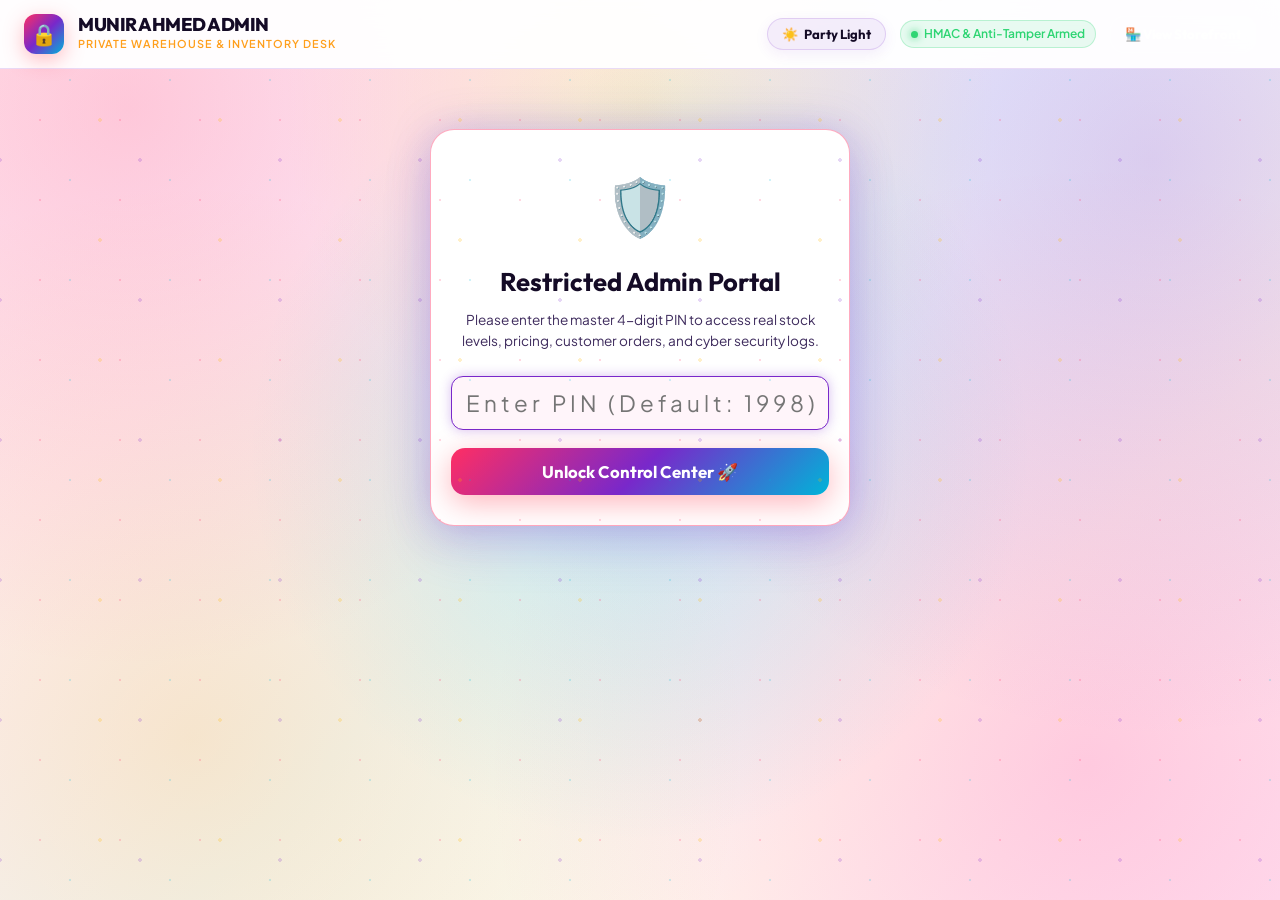
==== commit c57008cc: "feat: Enhance mobile phone responsiveness, iOS safe-area insets, and vertical delivery tracking step" ====
--- a/admin.html
+++ b/admin.html
@@ -2,7 +2,8 @@
 <html lang="en" dir="ltr">
 <head>
   <meta charset="UTF-8">
-  <meta name="viewport" content="width=device-width, initial-scale=1.0">
+  <meta name="viewport" content="width=device-width, initial-scale=1.0, viewport-fit=cover">
+  <meta name="theme-color" content="#ff2e63">
   <title>Admin Control Center | Munir Ahmed Decorations (منیر احمد ڈیکوریشنز)</title>
   
   <meta name="robots" content="noindex, nofollow">
@@ -19,6 +20,7 @@
       background-image: var(--bg-body-gradient);
       color: var(--text-main);
       min-height: 100vh;
+      overflow-x: hidden;
     }
     .admin-navbar {
       background: var(--header-bg);
@@ -29,16 +31,44 @@
       display: flex;
       align-items: center;
       justify-content: space-between;
+      flex-wrap: wrap;
+      gap: 12px;
+    }
+    .admin-table-wrapper {
+      width: 100%;
+      overflow-x: auto;
+      -webkit-overflow-scrolling: touch;
+      margin-bottom: 20px;
     }
     .admin-auth-gate {
       max-width: 420px;
-      margin: 100px auto;
+      margin: 60px auto 40px;
       background: var(--bg-card);
       border: 1px solid var(--border-glow);
       border-radius: 24px;
-      padding: 40px;
+      padding: 30px 20px;
       box-shadow: var(--shadow-lg), 0 0 40px rgba(108, 92, 231, 0.25);
       text-align: center;
+    }
+    @media (max-width: 600px) {
+      .admin-navbar {
+        padding: 10px 14px;
+      }
+      .admin-auth-gate {
+        margin: 30px 16px;
+        padding: 24px 16px;
+        border-radius: 18px;
+      }
+      .kpi-row {
+        grid-template-columns: 1fr 1fr;
+        gap: 10px;
+      }
+      .kpi-card {
+        padding: 14px;
+      }
+      .kpi-val {
+        font-size: 1.45rem;
+      }
     }
     .admin-main-view {
       display: none;
--- a/css/styles.css
+++ b/css/styles.css
@@ -3268,7 +3268,7 @@
   backdrop-filter: blur(16px);
   -webkit-backdrop-filter: blur(16px);
   border-top: 1px solid var(--border-subtle);
-  padding: 6px 8px 10px;
+  padding: 6px 8px calc(10px + env(safe-area-inset-bottom, 0px));
   box-shadow: 0 -4px 20px rgba(0, 0, 0, 0.12);
   justify-content: space-around;
   align-items: center;
@@ -3279,16 +3279,55 @@
     display: flex;
   }
   body {
-    padding-bottom: 68px;
+    padding-bottom: calc(72px + env(safe-area-inset-bottom, 0px));
   }
   .floating-theme-switch-widget {
-    bottom: 74px;
+    bottom: calc(76px + env(safe-area-inset-bottom, 0px));
     left: 12px;
     padding: 4px 8px;
   }
   .btn-floating-party-popper {
-    bottom: 74px;
+    bottom: calc(76px + env(safe-area-inset-bottom, 0px));
     right: 12px;
+  }
+  .modal-backdrop {
+    padding: 10px;
+  }
+  .modal-card {
+    border-radius: 18px;
+    max-height: 94vh;
+  }
+  .modal-header {
+    padding: 16px 18px;
+  }
+  .modal-body {
+    padding: 18px 16px;
+  }
+}
+
+@media (max-width: 500px) {
+  .top-announcement {
+    padding: 6px 10px;
+    font-size: 0.72rem;
+    text-align: center;
+    justify-content: center;
+  }
+  .announcement-left, .announcement-right {
+    justify-content: center;
+    width: 100%;
+    flex-wrap: wrap;
+    gap: 8px;
+  }
+  .brand-icon-box {
+    width: 40px;
+    height: 40px;
+    font-size: 1.3rem;
+  }
+  .brand-name {
+    font-size: 1.05rem;
+  }
+  .brand-sub {
+    font-size: 0.65rem;
   }
 }
 
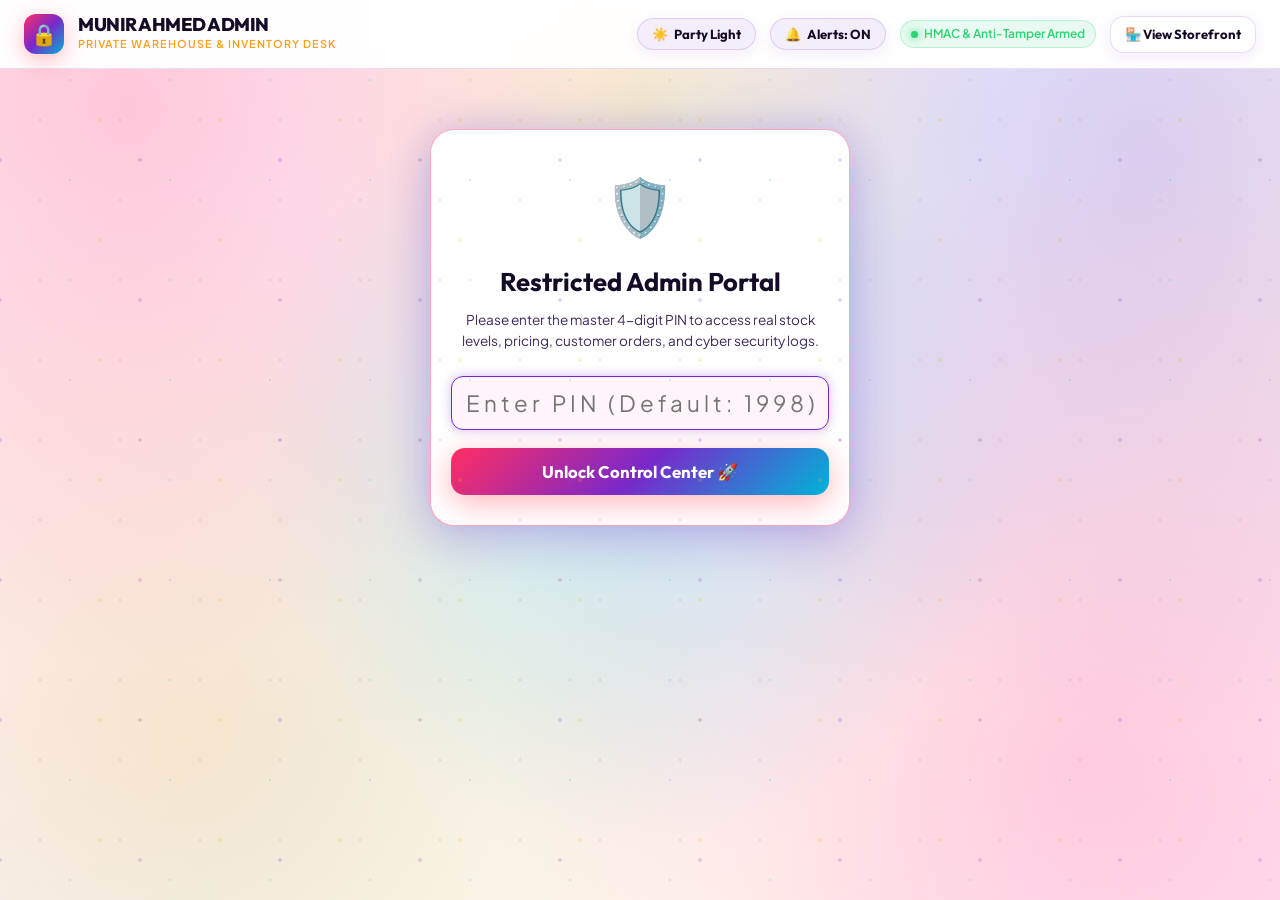
==== commit f4c91fab: "Update store: 20cm/30cm party poppers, remove wholesale, add How-To-Order guide, real-time order not" ====
--- a/admin.html
+++ b/admin.html
@@ -241,6 +241,12 @@
         <span>Party Light</span>
       </button>
 
+      <!-- Real-Time Order Sound Alert Toggle -->
+      <button id="btn-sound-alerts" class="btn-theme-toggle" onclick="toggleOrderSoundAlerts()" title="Toggle Real-Time Order Sound Alerts">
+        <span>🔔</span>
+        <span id="txt-sound-alerts">Alerts: ON</span>
+      </button>
+
       <div class="security-status-indicator" style="font-size:0.75rem;">
         <span class="security-dot"></span>
         <span>HMAC & Anti-Tamper Armed</span>
@@ -253,6 +259,21 @@
       </button>
     </div>
   </header>
+
+  <!-- REAL-TIME NEW ORDER NOTIFICATION BANNER -->
+  <div id="live-order-alert-banner" style="display:none; position:fixed; top:75px; left:50%; transform:translateX(-50%); z-index:99999; background:linear-gradient(135deg, #10b981 0%, #059669 100%); color:#fff; padding:16px 24px; border-radius:18px; box-shadow:0 10px 40px rgba(0,0,0,0.5), 0 0 30px rgba(16,185,129,0.5); border:2px solid #34d399; font-weight:700; max-width:92vw;">
+    <div style="display:flex; align-items:center; gap:14px; flex-wrap:wrap;">
+      <span style="font-size:2rem;">🔔</span>
+      <div>
+        <div style="font-size:1.05rem; font-weight:800;">NEW CUSTOMER ORDER RECEIVED! 🎉</div>
+        <div id="live-alert-text" style="font-size:0.88rem; opacity:0.95;"></div>
+      </div>
+      <div style="display:flex; gap:10px; margin-left:auto;">
+        <button onclick="viewNewOrdersTab()" style="background:#fff; color:#065f46; border:none; padding:6px 14px; border-radius:10px; font-weight:800; cursor:pointer; font-size:0.85rem;">View Orders</button>
+        <button onclick="document.getElementById('live-order-alert-banner').style.display='none'" style="background:rgba(0,0,0,0.2); border:none; color:#fff; padding:6px 10px; border-radius:8px; cursor:pointer;">✕</button>
+      </div>
+    </div>
+  </div>
 
   <!-- AUTHENTICATION GATE (CHALLENGE) -->
   <div id="admin-auth-card" class="admin-auth-gate">
@@ -368,8 +389,7 @@
             <tr>
               <th>ID & Product Title</th>
               <th>Category</th>
-              <th>Retail Price (PKR)</th>
-              <th>Wholesale (PKR)</th>
+              <th>Price (PKR)</th>
               <th>Current Stock</th>
               <th>Status</th>
               <th>Actions</th>
@@ -522,15 +542,9 @@
             </div>
           </div>
 
-          <div class="form-row-2">
-            <div class="form-group">
-              <label>Retail Price (PKR) *</label>
-              <input type="number" id="new-price" class="form-input" required value="450" min="10">
-            </div>
-            <div class="form-group">
-              <label>Wholesale Price (PKR) *</label>
-              <input type="number" id="new-who-price" class="form-input" required value="300" min="10">
-            </div>
+          <div class="form-group">
+            <label>Price (PKR) *</label>
+            <input type="number" id="new-price" class="form-input" required value="450" min="10">
           </div>
 
           <div class="form-group">
@@ -667,10 +681,7 @@
             </td>
             <td style="text-transform:capitalize; color:var(--text-secondary);">${p.category.replace('-', ' ')}</td>
             <td>
-              <input type="number" id="ret-${p.id}" value="${p.price}" class="admin-input-cell" style="width:85px;">
-            </td>
-            <td>
-              <input type="number" id="who-${p.id}" value="${p.wholesalePrice}" class="admin-input-cell" style="width:85px; color:#ffc048;">
+              <input type="number" id="pri-${p.id}" value="${p.price}" class="admin-input-cell" style="width:85px;">
             </td>
             <td>
               <input type="number" id="stk-${p.id}" value="${p.stock}" class="admin-input-cell" style="width:75px; color:#2ed573;">
@@ -687,11 +698,10 @@
     }
 
     function saveStockRow(productId) {
-      const ret = document.getElementById(`ret-${productId}`).value;
-      const who = document.getElementById(`who-${productId}`).value;
+      const pri = document.getElementById(`pri-${productId}`).value;
       const stk = document.getElementById(`stk-${productId}`).value;
 
-      window.Store.updateProductPrices(productId, ret, who);
+      window.Store.updateProductPrices(productId, pri);
       window.Store.updateProductStock(productId, stk);
       updateKPIs();
       alert(`Updated product ${productId} successfully!`);
@@ -860,7 +870,6 @@
         category: document.getElementById('new-cat').value,
         stock: parseInt(document.getElementById('new-stock').value, 10),
         price: parseFloat(document.getElementById('new-price').value),
-        wholesalePrice: parseFloat(document.getElementById('new-who-price').value),
         image: document.getElementById('new-img').value.trim(),
         description: document.getElementById('new-desc').value.trim()
       };
@@ -869,6 +878,107 @@
       updateKPIs();
       renderAdminStockTable();
       alert('New product added to catalog and warehouse!');
+    }
+
+    // REAL-TIME ORDER NOTIFICATION SYSTEM
+    let soundAlertsEnabled = localStorage.getItem('munir_admin_sound_alerts') !== 'false';
+    let adminAudioCtx = null;
+
+    function initAdminAudio() {
+      try {
+        const AudioClass = window.AudioContext || window.webkitAudioContext;
+        if (AudioClass) adminAudioCtx = new AudioClass();
+      } catch (e) {}
+    }
+
+    function playOrderAlertChime() {
+      if (!soundAlertsEnabled) return;
+      if (!adminAudioCtx) initAdminAudio();
+      if (adminAudioCtx && adminAudioCtx.state === 'suspended') {
+        adminAudioCtx.resume();
+      }
+      if (!adminAudioCtx) return;
+
+      const now = adminAudioCtx.currentTime;
+      const notes = [523.25, 659.25, 783.99, 1046.50];
+      notes.forEach((freq, idx) => {
+        const osc = adminAudioCtx.createOscillator();
+        const gain = adminAudioCtx.createGain();
+        osc.type = 'triangle';
+        osc.frequency.setValueAtTime(freq, now + idx * 0.12);
+
+        gain.gain.setValueAtTime(0, now + idx * 0.12);
+        gain.gain.linearRampToValueAtTime(0.4, now + idx * 0.12 + 0.02);
+        gain.gain.exponentialRampToValueAtTime(0.001, now + idx * 0.12 + 0.45);
+
+        osc.connect(gain);
+        gain.connect(adminAudioCtx.destination);
+        osc.start(now + idx * 0.12);
+        osc.stop(now + idx * 0.12 + 0.46);
+      });
+    }
+
+    function toggleOrderSoundAlerts() {
+      soundAlertsEnabled = !soundAlertsEnabled;
+      localStorage.setItem('munir_admin_sound_alerts', soundAlertsEnabled ? 'true' : 'false');
+      const txt = document.getElementById('txt-sound-alerts');
+      if (txt) txt.innerText = soundAlertsEnabled ? 'Alerts: ON' : 'Alerts: OFF';
+      if (soundAlertsEnabled) playOrderAlertChime();
+    }
+
+    function viewNewOrdersTab() {
+      document.getElementById('live-order-alert-banner').style.display = 'none';
+      switchTab('orders');
+    }
+
+    function triggerLiveOrderNotification(order) {
+      if (!order) {
+        const orders = window.Store.getOrders();
+        order = orders && orders.length > 0 ? orders[0] : null;
+      }
+      if (!order) return;
+
+      // Play Sound Chime
+      playOrderAlertChime();
+
+      // Show Banner
+      const banner = document.getElementById('live-order-alert-banner');
+      const text = document.getElementById('live-alert-text');
+      if (banner && text) {
+        text.innerHTML = `Order <strong>${order.orderId}</strong> by <strong>${order.customer.name}</strong> (${order.customer.city}) - Total: <strong>PKR ${(order.total || order.subtotal).toLocaleString()}</strong>`;
+        banner.style.display = 'block';
+      }
+
+      // Refresh KPIs and Orders Table in real-time
+      updateKPIs();
+      renderAdminOrdersTable();
+
+      // Native Desktop Notification if supported & allowed
+      if ('Notification' in window) {
+        if (Notification.permission === 'granted') {
+          new Notification('Munir Ahmed Decorations: New Order!', {
+            body: `Order ${order.orderId} received from ${order.customer.name} (${order.customer.city}) for PKR ${(order.total || order.subtotal).toLocaleString()}`,
+            icon: 'assets/images/birthday_decor.jpg'
+          });
+        } else if (Notification.permission !== 'denied') {
+          Notification.requestPermission();
+        }
+      }
+    }
+
+    // Cross-tab storage listener & Store event listener
+    window.addEventListener('storage', (e) => {
+      if (e.key === 'munir_party_orders_v6') {
+        triggerLiveOrderNotification();
+      }
+    });
+
+    if (window.Store) {
+      window.Store.subscribe((event, data) => {
+        if (event === 'ORDER_PLACED') {
+          triggerLiveOrderNotification(data);
+        }
+      });
     }
 
     // Theme Toggle Handler for Admin
--- a/css/styles.css
+++ b/css/styles.css
@@ -1,4 +1,4 @@
-/* ===================================================================
+﻿/* ===================================================================
    MUNIR AHMED DECORATIONS (منیر احمد ڈیکوریشنز)
    Premier Party Supplies & Balloon House Pakistan
    Modern Vibrant Party E-Commerce Design System
@@ -197,6 +197,9 @@
 html {
   scroll-behavior: smooth;
   font-size: 16px;
+  width: 100%;
+  max-width: 100vw;
+  overflow-x: clip;
 }
 
 body {
@@ -204,7 +207,9 @@
   color: var(--text-main);
   font-family: var(--font-body);
   line-height: 1.6;
-  overflow-x: hidden;
+  width: 100%;
+  max-width: 100vw;
+  overflow-x: clip;
   background-image: var(--bg-body-gradient);
   min-height: 100vh;
   position: relative;
@@ -290,6 +295,7 @@
   padding: 0 24px;
   position: relative;
   z-index: 1;
+  box-sizing: border-box;
 }
 
 /* ===================================================================
@@ -332,7 +338,7 @@
   gap: 20px;
 }
 
-/* Wholesale Switch */
+/* Switch */
 .wholesale-switch-container {
   display: flex;
   align-items: center;
@@ -649,17 +655,18 @@
 }
 
 .hero-card {
-  background: linear-gradient(135deg, rgba(22, 28, 54, 0.8) 0%, rgba(16, 20, 38, 0.95) 100%);
-  border: 1px solid rgba(255, 255, 255, 0.1);
+  background: var(--hero-card-bg);
+  border: 1.5px solid var(--hero-card-border);
   border-radius: 28px;
   padding: 48px;
-  box-shadow: var(--shadow-lg), 0 0 60px rgba(108, 92, 231, 0.15);
+  box-shadow: var(--shadow-lg), 0 0 50px rgba(255, 46, 99, 0.12);
   position: relative;
   overflow: hidden;
   display: grid;
   grid-template-columns: 1.25fr 0.95fr;
   gap: 40px;
   align-items: center;
+  color: var(--text-main);
 }
 
 .hero-card::before {
@@ -669,7 +676,7 @@
   left: -20%;
   width: 600px;
   height: 600px;
-  background: radial-gradient(circle, rgba(255, 71, 87, 0.15) 0%, transparent 65%);
+  background: radial-gradient(circle, rgba(255, 46, 99, 0.12) 0%, transparent 65%);
   pointer-events: none;
 }
 
@@ -680,7 +687,7 @@
   right: -10%;
   width: 500px;
   height: 500px;
-  background: radial-gradient(circle, rgba(0, 210, 211, 0.12) 0%, transparent 65%);
+  background: radial-gradient(circle, rgba(0, 180, 216, 0.10) 0%, transparent 65%);
   pointer-events: none;
 }
 
@@ -688,14 +695,20 @@
   display: inline-flex;
   align-items: center;
   gap: 8px;
-  background: rgba(255, 255, 255, 0.07);
-  border: 1px solid rgba(255, 255, 255, 0.15);
-  padding: 6px 14px;
+  background: rgba(255, 46, 99, 0.08);
+  border: 1px solid rgba(255, 46, 99, 0.25);
+  padding: 6px 16px;
   border-radius: 30px;
   font-size: 0.85rem;
-  font-weight: 600;
+  font-weight: 700;
+  color: var(--party-magenta);
+  margin-bottom: 20px;
+}
+
+[data-theme="dark"] .hero-pill {
+  background: rgba(255, 255, 255, 0.07);
+  border-color: rgba(255, 255, 255, 0.15);
   color: #ffc048;
-  margin-bottom: 20px;
 }
 
 .hero-title {
@@ -705,13 +718,19 @@
   line-height: 1.12;
   letter-spacing: -1px;
   margin-bottom: 14px;
+  color: var(--brand-heading-color);
 }
 
 .hero-urdu-slogan {
   font-size: 1.35rem;
-  color: #ffc048;
+  color: var(--party-coral);
   margin-bottom: 18px;
   line-height: 1.7;
+  font-weight: 700;
+}
+
+[data-theme="dark"] .hero-urdu-slogan {
+  color: #ffc048;
 }
 
 .hero-desc {
@@ -719,6 +738,7 @@
   color: var(--text-secondary);
   margin-bottom: 28px;
   max-width: 560px;
+  line-height: 1.6;
 }
 
 .hero-buttons {
@@ -756,9 +776,9 @@
   display: inline-flex;
   align-items: center;
   gap: 10px;
-  background: rgba(255, 255, 255, 0.08);
-  border: 1px solid rgba(255, 255, 255, 0.2);
-  color: #fff;
+  background: var(--bg-surface);
+  border: 1.5px solid var(--border-subtle);
+  color: var(--text-main);
   font-family: var(--font-heading);
   font-weight: 700;
   font-size: 1.05rem;
@@ -766,13 +786,21 @@
   border-radius: 14px;
   text-decoration: none;
   cursor: pointer;
+  box-shadow: var(--shadow-sm);
   transition: all 0.3s var(--spring);
 }
 
 .btn-secondary-party:hover {
-  background: rgba(255, 255, 255, 0.14);
-  border-color: var(--party-purple);
+  background: var(--bg-card-hover);
+  border-color: var(--party-coral);
+  color: var(--party-coral);
   transform: translateY(-3px);
+}
+
+[data-theme="dark"] .btn-secondary-party {
+  background: rgba(255, 255, 255, 0.08);
+  border: 1px solid rgba(255, 255, 255, 0.2);
+  color: #fff;
 }
 
 /* Hero Feature Badges */
@@ -781,7 +809,7 @@
   align-items: center;
   gap: 24px;
   flex-wrap: wrap;
-  border-top: 1px solid rgba(255, 255, 255, 0.08);
+  border-top: 1px solid var(--border-subtle);
   padding-top: 20px;
 }
 
@@ -798,11 +826,17 @@
   width: 28px;
   height: 28px;
   border-radius: 50%;
-  background: rgba(255, 255, 255, 0.08);
+  background: rgba(121, 40, 202, 0.08);
+  border: 1px solid var(--border-subtle);
   display: flex;
   align-items: center;
   justify-content: center;
   font-size: 0.9rem;
+}
+
+[data-theme="dark"] .feature-icon-circle {
+  background: rgba(255, 255, 255, 0.08);
+  border-color: rgba(255, 255, 255, 0.12);
 }
 
 /* Hero Image Collage Showcase */
@@ -814,7 +848,7 @@
   position: relative;
   border-radius: 22px;
   overflow: hidden;
-  border: 2px solid rgba(255, 255, 255, 0.15);
+  border: 2px solid var(--border-subtle);
   box-shadow: var(--shadow-lg);
   aspect-ratio: 4 / 3;
 }
@@ -826,32 +860,90 @@
   display: block;
 }
 
+/* Floating Showcase Badges (Theme Aware) */
 .hero-floating-tag {
   position: absolute;
-  background: rgba(16, 20, 36, 0.92);
-  backdrop-filter: blur(12px);
-  border: 1px solid rgba(255, 255, 255, 0.2);
+  background: rgba(255, 255, 255, 0.96);
+  backdrop-filter: blur(14px);
+  -webkit-backdrop-filter: blur(14px);
+  border: 1.5px solid rgba(121, 40, 202, 0.2);
   padding: 10px 16px;
-  border-radius: 14px;
+  border-radius: 16px;
   display: flex;
   align-items: center;
   gap: 10px;
-  box-shadow: var(--shadow-md);
-  font-size: 0.88rem;
-  font-weight: 700;
+  box-shadow: 0 12px 32px rgba(121, 40, 202, 0.14), 0 2px 6px rgba(0, 0, 0, 0.04);
   z-index: 10;
   animation: floatCard 4s ease-in-out infinite;
+  transition: all 0.3s var(--spring);
 }
 
 .hero-floating-tag.tag-top-right {
-  top: 16px;
-  right: -12px;
+  top: 18px;
+  right: -16px;
 }
 
 .hero-floating-tag.tag-bottom-left {
-  bottom: 16px;
-  left: -12px;
+  bottom: 24px;
+  left: -16px;
   animation-delay: -2s;
+}
+
+.hero-floating-tag.tag-bottom-right {
+  bottom: -18px;
+  right: 28px;
+  animation-delay: -1s;
+}
+
+.tag-emoji {
+  font-size: 1.3rem;
+  line-height: 1;
+}
+
+.tag-text-block {
+  display: flex;
+  flex-direction: column;
+}
+
+.tag-badge-pill {
+  font-size: 0.72rem;
+  font-weight: 800;
+  letter-spacing: 0.5px;
+  text-transform: uppercase;
+  margin-bottom: 2px;
+}
+
+.tag-badge-pill.pill-gold {
+  color: #b45309; /* Deep readable gold on light surface */
+}
+
+.tag-badge-pill.pill-green {
+  color: #047857; /* Deep readable emerald on light surface */
+}
+
+.tag-badge-pill.pill-coral {
+  color: #be123c; /* Deep readable ruby coral on light surface */
+}
+
+.tag-label-sub {
+  color: var(--text-main);
+  font-size: 0.88rem;
+  font-weight: 800;
+  line-height: 1.2;
+}
+
+[data-theme="dark"] .hero-floating-tag {
+  background: rgba(26, 16, 58, 0.94);
+  border-color: rgba(155, 81, 224, 0.45);
+  box-shadow: 0 12px 35px rgba(0, 0, 0, 0.65), 0 0 20px rgba(155, 81, 224, 0.25);
+}
+
+[data-theme="dark"] .tag-badge-pill.pill-gold { color: #ffd32a; }
+[data-theme="dark"] .tag-badge-pill.pill-green { color: #2ed573; }
+[data-theme="dark"] .tag-badge-pill.pill-coral { color: #ff6b81; }
+
+[data-theme="dark"] .tag-label-sub {
+  color: #ffffff;
 }
 
 @keyframes floatCard {
@@ -1322,9 +1414,13 @@
   align-items: center;
   gap: 10px;
   overflow-x: auto;
+  -webkit-overflow-scrolling: touch;
   padding-bottom: 12px;
   margin-bottom: 28px;
   scrollbar-width: thin;
+  width: 100%;
+  max-width: 100%;
+  box-sizing: border-box;
 }
 
 .btn-filter-pill {
@@ -1357,7 +1453,7 @@
   box-shadow: 0 4px 15px rgba(255, 46, 99, 0.35);
 }
 
-/* Wholesale Banner in Catalog */
+/* Catalog Banner */
 .wholesale-alert-strip {
   background: linear-gradient(90deg, rgba(255, 165, 2, 0.15) 0%, rgba(108, 92, 231, 0.15) 100%);
   border: 1px dashed rgba(255, 165, 2, 0.4);
@@ -1729,7 +1825,7 @@
 }
 
 /* ===================================================================
-   WHOLESALE & BULK INQUIRY BANNER
+   SPECIAL INQUIRY BANNER
    =================================================================== */
 .section-wholesale-desk {
   padding: 50px 0;
@@ -2064,13 +2160,21 @@
   width: 100%;
   max-width: 460px;
   height: 100%;
+  background: var(--bg-surface);
+  color: var(--text-main);
+  border-left: 1px solid var(--border-subtle);
+  box-shadow: -10px 0 40px rgba(0, 0, 0, 0.25);
+  z-index: 2001;
+  display: flex;
+  flex-direction: column;
+  transition: right 0.35s var(--spring);
+}
+
+[data-theme="dark"] .cart-drawer {
   background: #111528;
+  color: #fff;
   border-left: 1px solid rgba(255, 255, 255, 0.12);
   box-shadow: -10px 0 40px rgba(0, 0, 0, 0.6);
-  z-index: 2001;
-  display: flex;
-  flex-direction: column;
-  transition: right 0.35s var(--spring);
 }
 
 .cart-drawer.active {
@@ -2089,15 +2193,16 @@
   font-family: var(--font-heading);
   font-size: 1.35rem;
   font-weight: 800;
+  color: var(--brand-heading-color);
   display: flex;
   align-items: center;
   gap: 8px;
 }
 
 .btn-close-drawer {
-  background: rgba(255, 255, 255, 0.08);
+  background: rgba(121, 40, 202, 0.1);
   border: none;
-  color: #fff;
+  color: var(--text-main);
   width: 34px;
   height: 34px;
   border-radius: 8px;
@@ -2109,25 +2214,40 @@
   transition: background 0.2s ease;
 }
 
+[data-theme="dark"] .btn-close-drawer {
+  background: rgba(255, 255, 255, 0.08);
+  color: #fff;
+}
+
 .btn-close-drawer:hover {
-  background: rgba(255, 255, 255, 0.18);
+  background: rgba(255, 46, 99, 0.2);
 }
 
 /* Delivery Progress Meter */
 .delivery-meter-box {
   padding: 14px 24px;
-  background: #161c36;
+  background: var(--bg-card-hover);
   border-bottom: 1px solid var(--border-subtle);
   font-size: 0.82rem;
+  color: var(--text-secondary);
+}
+
+[data-theme="dark"] .delivery-meter-box {
+  background: #161c36;
+  color: #d6cced;
 }
 
 .delivery-meter-bar-track {
   width: 100%;
   height: 6px;
-  background: #232c52;
+  background: rgba(121, 40, 202, 0.15);
   border-radius: 10px;
   margin-top: 8px;
   overflow: hidden;
+}
+
+[data-theme="dark"] .delivery-meter-bar-track {
+  background: #232c52;
 }
 
 .delivery-meter-bar-fill {
@@ -2150,11 +2270,16 @@
 .cart-item-row {
   display: flex;
   gap: 14px;
-  background: #171d38;
+  background: var(--bg-card);
   border: 1px solid var(--border-subtle);
   border-radius: 14px;
   padding: 12px;
   position: relative;
+  box-shadow: var(--shadow-sm);
+}
+
+[data-theme="dark"] .cart-item-row {
+  background: #171d38;
 }
 
 .cart-item-thumb {
@@ -2162,7 +2287,7 @@
   height: 70px;
   border-radius: 10px;
   object-fit: cover;
-  background: #090c15;
+  background: var(--bg-input);
 }
 
 .cart-item-info {
@@ -2172,15 +2297,19 @@
 .cart-item-title {
   font-size: 0.92rem;
   font-weight: 700;
-  color: #fff;
+  color: var(--text-main);
   line-height: 1.25;
   margin-bottom: 4px;
+}
+
+[data-theme="dark"] .cart-item-title {
+  color: #fff;
 }
 
 .cart-item-price {
   font-size: 0.92rem;
   font-weight: 800;
-  color: #ffc048;
+  color: var(--party-coral);
 }
 
 .cart-item-bottom-row {
@@ -2582,20 +2711,159 @@
 
 @media (max-width: 768px) {
   .top-announcement {
+    font-size: 0.72rem;
+    padding: 6px 12px;
+    justify-content: center;
+    text-align: center;
+  }
+  .announcement-left, .announcement-right {
+    justify-content: center;
+    width: 100%;
+    flex-wrap: wrap;
+    gap: 8px;
+  }
+  .announcement-right .top-link,
+  .announcement-right .top-admin-link {
     font-size: 0.75rem;
-    padding: 6px 16px;
+  }
+  .wholesale-switch-container {
+    padding: 2px 8px;
+  }
+  .wholesale-label {
+    font-size: 0.72rem;
+  }
+  .nav-container {
+    padding: 10px 14px;
+    gap: 8px;
+    max-width: 100%;
+    box-sizing: border-box;
   }
   .nav-links {
     display: none;
   }
+  .btn-whatsapp-nav {
+    display: none;
+  }
+  .btn-theme-toggle span:last-child {
+    display: none;
+  }
+  .btn-theme-toggle {
+    padding: 7px 10px;
+  }
+  .brand-icon-box {
+    width: 36px;
+    height: 36px;
+    font-size: 1.2rem;
+  }
   .brand-name {
-    font-size: 1.15rem;
+    font-size: 1.05rem;
+  }
+  .brand-sub {
+    font-size: 0.62rem;
+  }
+  .container {
+    padding: 0 12px;
+    max-width: 100%;
+    box-sizing: border-box;
+  }
+  .hero-card {
+    grid-template-columns: 1fr;
+    padding: 22px 14px;
+    border-radius: 18px;
+    gap: 20px;
+    max-width: 100%;
+    box-sizing: border-box;
   }
   .hero-title {
-    font-size: 2rem;
+    font-size: 1.85rem;
+    line-height: 1.15;
+  }
+  .hero-desc {
+    font-size: 0.95rem;
+    margin-bottom: 20px;
+  }
+  .hero-buttons {
+    flex-direction: column;
+    width: 100%;
+    gap: 10px;
+  }
+  .btn-primary-party,
+  .btn-secondary-party {
+    width: 100%;
+    justify-content: center;
+    padding: 12px 16px;
+    font-size: 0.95rem;
+    box-sizing: border-box;
+  }
+  .hero-features-row {
+    flex-direction: column;
+    align-items: flex-start;
+    gap: 10px;
+  }
+  .hero-floating-tag.tag-top-right {
+    top: 10px;
+    right: 10px;
+    padding: 6px 12px;
+  }
+  .hero-floating-tag.tag-bottom-left {
+    bottom: 10px;
+    left: 10px;
+    padding: 6px 12px;
+  }
+  .hero-floating-tag.tag-bottom-right {
+    display: none;
+  }
+  .products-grid,
+  .popular-products-grid {
+    grid-template-columns: 1fr;
+    gap: 16px;
+    max-width: 100%;
+    box-sizing: border-box;
   }
   .catalog-title-box h2 {
-    font-size: 1.8rem;
+    font-size: 1.7rem;
+  }
+  .catalog-controls {
+    flex-direction: column;
+    width: 100%;
+    gap: 10px;
+  }
+  .search-box-wrapper {
+    width: 100%;
+    min-width: 0;
+  }
+  .search-input {
+    width: 100%;
+    box-sizing: border-box;
+  }
+  .sort-select-wrapper,
+  .sort-select {
+    width: 100%;
+    box-sizing: border-box;
+  }
+  .welcome-features-grid {
+    grid-template-columns: 1fr;
+  }
+  .welcome-card {
+    padding: 20px 14px;
+    border-radius: 18px;
+  }
+  .wholesale-box {
+    grid-template-columns: 1fr;
+    padding: 22px 14px;
+    border-radius: 18px;
+    gap: 20px;
+  }
+  .wholesale-perks-list {
+    grid-template-columns: 1fr;
+    gap: 8px;
+  }
+  .celebration-cards-grid {
+    grid-template-columns: repeat(2, 1fr);
+    gap: 10px;
+  }
+  .celebration-card {
+    padding: 14px 8px;
   }
   .form-row-2 {
     grid-template-columns: 1fr;
@@ -2612,10 +2880,17 @@
    URGENT DISPATCH COUNTDOWN STRIP
    =================================================================== */
 .dispatch-countdown-strip {
+  background: linear-gradient(90deg, #fff0f7, #fcf4ff 50%, #fff6ea);
+  border-top: 1px solid rgba(255, 46, 99, 0.2);
+  border-bottom: 1px solid rgba(121, 40, 202, 0.2);
+  padding: 10px 0;
+  box-shadow: 0 4px 15px rgba(121, 40, 202, 0.08);
+}
+
+[data-theme="dark"] .dispatch-countdown-strip {
   background: linear-gradient(90deg, #161b36, #1f1a3a, #161b36);
   border-top: 1px solid rgba(255, 71, 87, 0.3);
   border-bottom: 1px solid rgba(255, 192, 72, 0.3);
-  padding: 10px 0;
   box-shadow: 0 4px 20px rgba(0, 0, 0, 0.3);
 }
 
@@ -2632,6 +2907,11 @@
   align-items: center;
   gap: 10px;
   font-size: 0.9rem;
+  color: var(--text-main);
+  font-weight: 600;
+}
+
+[data-theme="dark"] .dispatch-pulse-box {
   color: #fff;
 }
 
@@ -2648,18 +2928,24 @@
   font-family: monospace;
   font-weight: 800;
   font-size: 1.05rem;
-  background: rgba(255, 71, 87, 0.2);
-  border: 1px solid rgba(255, 71, 87, 0.5);
-  color: #ff6b81;
+  background: rgba(255, 46, 99, 0.1);
+  border: 1px solid rgba(255, 46, 99, 0.4);
+  color: var(--party-coral);
   padding: 2px 8px;
   border-radius: 6px;
   letter-spacing: 1px;
 }
 
+[data-theme="dark"] .countdown-digits {
+  background: rgba(255, 71, 87, 0.2);
+  border-color: rgba(255, 71, 87, 0.5);
+  color: #ff6b81;
+}
+
 .dispatch-cta-btn {
-  background: rgba(255, 192, 72, 0.15);
-  border: 1px solid rgba(255, 192, 72, 0.4);
-  color: #ffc048;
+  background: rgba(255, 46, 99, 0.1);
+  border: 1px solid rgba(255, 46, 99, 0.3);
+  color: var(--party-coral);
   padding: 6px 14px;
   border-radius: 20px;
   font-size: 0.82rem;
@@ -2669,6 +2955,18 @@
 }
 
 .dispatch-cta-btn:hover {
+  background: var(--party-coral);
+  color: #fff;
+  box-shadow: 0 0 12px rgba(255, 46, 99, 0.4);
+}
+
+[data-theme="dark"] .dispatch-cta-btn {
+  background: rgba(255, 192, 72, 0.15);
+  border-color: rgba(255, 192, 72, 0.4);
+  color: #ffc048;
+}
+
+[data-theme="dark"] .dispatch-cta-btn:hover {
   background: var(--party-gold);
   color: #0b0f19;
   box-shadow: 0 0 12px rgba(255, 192, 72, 0.5);
@@ -3000,6 +3298,9 @@
   box-shadow: 0 4px 25px rgba(0, 0, 0, 0.45);
   position: relative;
   z-index: 5;
+  width: 100%;
+  max-width: 100vw;
+  contain: paint;
 }
 
 .party-marquee-track {
@@ -3305,32 +3606,6 @@
   }
 }
 
-@media (max-width: 500px) {
-  .top-announcement {
-    padding: 6px 10px;
-    font-size: 0.72rem;
-    text-align: center;
-    justify-content: center;
-  }
-  .announcement-left, .announcement-right {
-    justify-content: center;
-    width: 100%;
-    flex-wrap: wrap;
-    gap: 8px;
-  }
-  .brand-icon-box {
-    width: 40px;
-    height: 40px;
-    font-size: 1.3rem;
-  }
-  .brand-name {
-    font-size: 1.05rem;
-  }
-  .brand-sub {
-    font-size: 0.65rem;
-  }
-}
-
 .mobile-nav-btn {
   display: flex;
   flex-direction: column;
@@ -3380,3 +3655,82 @@
 
 
 
+
+/* ===================================================================
+   HOW TO ORDER VISUAL STEP-BY-STEP PROCESS
+   =================================================================== */
+.section-how-to-order {
+  padding: 40px 0;
+}
+.how-to-order-grid {
+  display: grid;
+  grid-template-columns: repeat(auto-fit, minmax(240px, 1fr));
+  gap: 20px;
+  position: relative;
+  margin-top: 24px;
+}
+.order-step-card {
+  background: var(--bg-card);
+  border: 1px solid var(--border-subtle);
+  border-radius: 20px;
+  padding: 30px 20px 22px;
+  position: relative;
+  text-align: center;
+  transition: all 0.3s var(--spring);
+  box-shadow: var(--shadow-sm);
+}
+.order-step-card:hover {
+  transform: translateY(-5px);
+  border-color: var(--border-glow);
+  box-shadow: var(--shadow-md);
+}
+.order-step-card.highlight {
+  border-color: var(--party-coral);
+  background: linear-gradient(145deg, var(--bg-card) 0%, rgba(255, 46, 99, 0.06) 100%);
+}
+.order-step-num {
+  position: absolute;
+  top: -12px;
+  left: 20px;
+  width: 30px;
+  height: 30px;
+  border-radius: 50%;
+  background: var(--gradient-festive);
+  color: #fff;
+  font-weight: 800;
+  font-size: 0.85rem;
+  display: flex;
+  align-items: center;
+  justify-content: center;
+  box-shadow: 0 4px 10px rgba(255, 46, 99, 0.4);
+}
+.order-step-icon {
+  font-size: 2.6rem;
+  margin-bottom: 12px;
+  display: block;
+}
+.order-step-card h4 {
+  font-family: var(--font-heading);
+  font-size: 1.15rem;
+  margin-bottom: 8px;
+  color: var(--brand-heading-color);
+}
+.order-step-card p {
+  font-size: 0.88rem;
+  color: var(--text-secondary);
+  line-height: 1.5;
+  margin-bottom: 14px;
+}
+.order-step-badge {
+  display: inline-block;
+  padding: 4px 12px;
+  border-radius: 20px;
+  background: var(--bg-input);
+  font-size: 0.75rem;
+  font-weight: 700;
+  color: var(--party-coral);
+}
+.order-step-badge.gold {
+  background: rgba(255, 159, 28, 0.18);
+  color: var(--party-gold);
+}
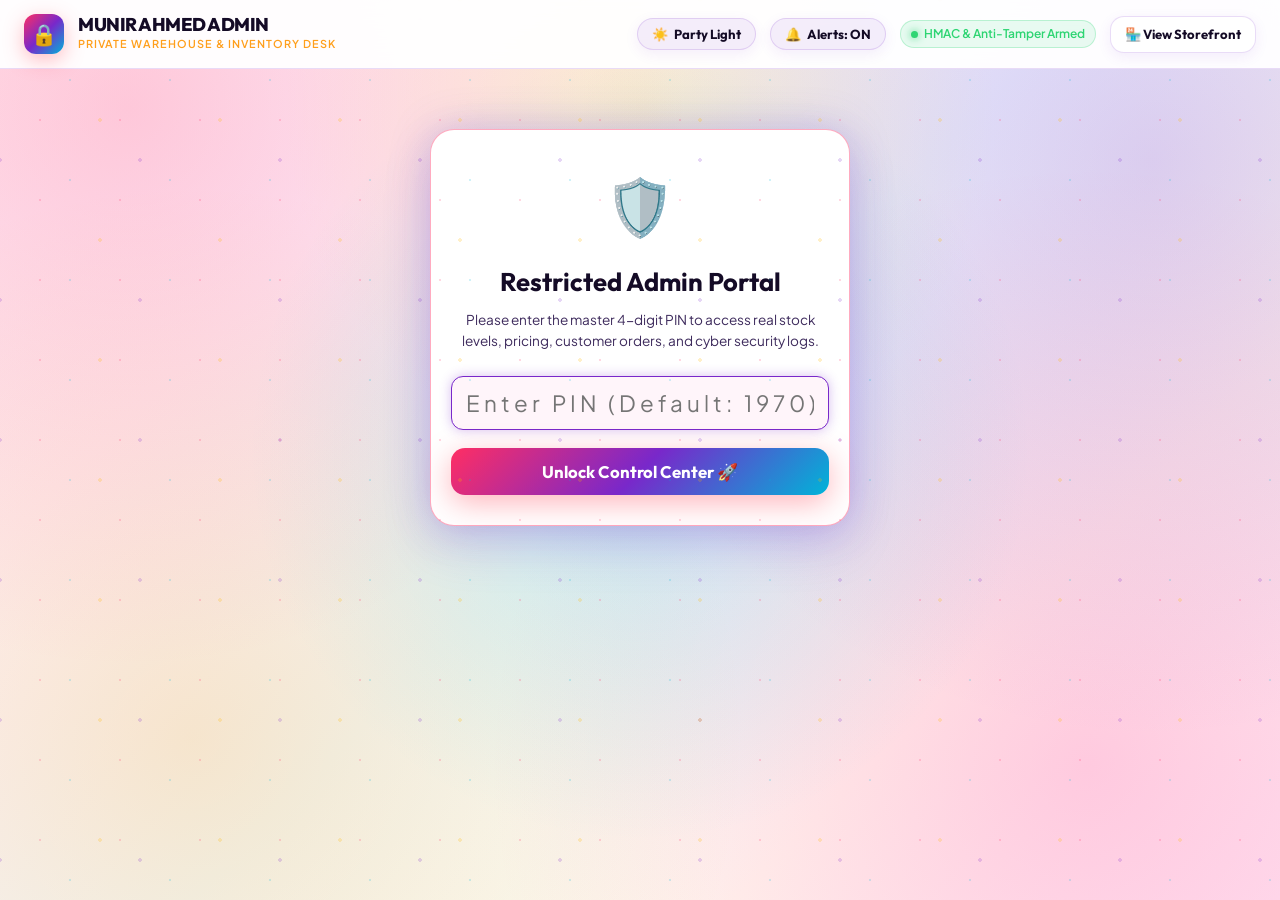
==== commit 16f6d2fc: "Update establishment year to EST. 1970 (55+ years) and remove old phone numbers" ====
--- a/admin.html
+++ b/admin.html
@@ -12,7 +12,7 @@
   <link rel="preconnect" href="https://fonts.googleapis.com">
   <link rel="preconnect" href="https://fonts.gstatic.com" crossorigin>
   <link rel="stylesheet" href="https://fonts.googleapis.com/css2?family=Outfit:wght@400;500;600;700;800;900&family=Plus+Jakarta+Sans:wght@300;400;500;600;700;800&family=Noto+Nastaliq+Urdu:wght@400;700&display=swap">
-  <link rel="stylesheet" href="css/styles.css">
+  <link rel="stylesheet" href="css/styles.css?v=3.0">
   
   <style>
     body {
@@ -285,7 +285,7 @@
 
     <form onsubmit="handlePinSubmit(event)">
       <div class="form-group">
-        <input type="password" id="admin-pin-field" class="form-input" placeholder="Enter PIN (Default: 1998)" maxlength="6" style="text-align:center; font-size:1.4rem; letter-spacing:4px;" required autofocus>
+        <input type="password" id="admin-pin-field" class="form-input" placeholder="Enter PIN (Default: 1970)" maxlength="6" style="text-align:center; font-size:1.4rem; letter-spacing:4px;" required autofocus>
       </div>
 
       <div id="pin-error-msg" style="color:#ff4757; font-size:0.82rem; margin-bottom:14px; display:none;">
@@ -323,7 +323,7 @@
       <div class="kpi-card kpi-cyan">
         <div class="kpi-label">Gross Booked Revenue</div>
         <div class="kpi-val" id="kpi-revenue">PKR 19,300</div>
-        <span style="font-size:0.78rem; color:var(--party-cyan);">COD + JazzCash + Meezan</span>
+        <span style="font-size:0.78rem; color:var(--party-cyan);">JazzCash + EasyPaisa + Meezan Raast</span>
       </div>
     </div>
 
@@ -566,9 +566,9 @@
   </div>
 
   <!-- JavaScript Modules -->
-  <script src="js/security.js"></script>
-  <script src="js/data.js"></script>
-  <script src="js/store.js"></script>
+  <script src="js/security.js?v=3.0"></script>
+  <script src="js/data.js?v=3.0"></script>
+  <script src="js/store.js?v=3.0"></script>
 
   <script>
     let failedAttempts = 0;
@@ -583,7 +583,7 @@
       }
 
       const pin = document.getElementById('admin-pin-field').value.trim();
-      if (pin === '1998' || pin === '1234') {
+      if (pin === '1970' || pin === '1998' || pin === '1234') {
         document.getElementById('admin-auth-card').style.display = 'none';
         document.getElementById('admin-main-view').style.display = 'block';
         document.getElementById('btn-admin-logout').style.display = 'inline-flex';
--- a/css/styles.css
+++ b/css/styles.css
@@ -1,4 +1,4 @@
-﻿/* ===================================================================
+/* ===================================================================
    MUNIR AHMED DECORATIONS (منیر احمد ڈیکوریشنز)
    Premier Party Supplies & Balloon House Pakistan
    Modern Vibrant Party E-Commerce Design System
@@ -338,23 +338,6 @@
   gap: 20px;
 }
 
-/* Switch */
-.wholesale-switch-container {
-  display: flex;
-  align-items: center;
-  gap: 8px;
-  background: rgba(255, 255, 255, 0.05);
-  padding: 3px 10px;
-  border-radius: 20px;
-  border: 1px solid var(--border-subtle);
-}
-
-.wholesale-label {
-  font-weight: 600;
-  font-size: 0.78rem;
-  color: #ffc048;
-  cursor: pointer;
-}
 
 .switch-toggle {
   position: relative;
@@ -1453,33 +1436,6 @@
   box-shadow: 0 4px 15px rgba(255, 46, 99, 0.35);
 }
 
-/* Catalog Banner */
-.wholesale-alert-strip {
-  background: linear-gradient(90deg, rgba(255, 165, 2, 0.15) 0%, rgba(108, 92, 231, 0.15) 100%);
-  border: 1px dashed rgba(255, 165, 2, 0.4);
-  border-radius: 14px;
-  padding: 14px 20px;
-  display: flex;
-  align-items: center;
-  justify-content: space-between;
-  flex-wrap: wrap;
-  gap: 14px;
-  margin-bottom: 30px;
-}
-
-.wholesale-alert-left {
-  display: flex;
-  align-items: center;
-  gap: 12px;
-}
-
-.wholesale-alert-icon {
-  font-size: 1.5rem;
-}
-
-.wholesale-alert-text strong {
-  color: #ffc048;
-}
 
 /* Products Grid */
 .products-grid {
@@ -1715,11 +1671,6 @@
   color: var(--brand-heading-color);
 }
 
-.price-wholesale-sub {
-  font-size: 0.78rem;
-  color: var(--party-gold);
-  font-weight: 600;
-}
 
 /* Card Action Area */
 .product-action-row {
@@ -1824,109 +1775,6 @@
   box-shadow: none;
 }
 
-/* ===================================================================
-   SPECIAL INQUIRY BANNER
-   =================================================================== */
-.section-wholesale-desk {
-  padding: 50px 0;
-  background: transparent;
-}
-
-.wholesale-box {
-  background: var(--hero-card-bg);
-  border: 2px solid var(--border-gold-glow);
-  border-radius: 24px;
-  padding: 40px;
-  box-shadow: var(--shadow-lg), 0 0 40px rgba(255, 165, 2, 0.15);
-  display: grid;
-  grid-template-columns: 1.2fr 0.8fr;
-  gap: 36px;
-  align-items: center;
-}
-
-.wholesale-text-col h3 {
-  font-family: var(--font-heading);
-  font-size: 2rem;
-  font-weight: 800;
-  margin-bottom: 10px;
-  color: var(--brand-heading-color);
-}
-
-.wholesale-text-col p {
-  color: var(--text-secondary);
-  font-size: 0.98rem;
-  margin-bottom: 20px;
-}
-
-.wholesale-perks-list {
-  display: grid;
-  grid-template-columns: 1fr 1fr;
-  gap: 12px;
-  margin-bottom: 24px;
-  list-style: none;
-}
-
-.wholesale-perk-item {
-  display: flex;
-  align-items: center;
-  gap: 8px;
-  font-size: 0.88rem;
-  font-weight: 600;
-  color: var(--text-main);
-}
-
-.wholesale-quick-calc {
-  background: var(--bg-card);
-  border: 1px solid var(--border-subtle);
-  border-radius: 18px;
-  padding: 24px;
-  box-shadow: var(--shadow-sm);
-}
-
-.calc-title {
-  font-family: var(--font-heading);
-  font-size: 1.15rem;
-  font-weight: 700;
-  margin-bottom: 16px;
-  color: var(--party-gold);
-}
-
-.calc-slider-group {
-  margin-bottom: 16px;
-}
-
-.calc-slider-group label {
-  display: flex;
-  justify-content: space-between;
-  font-size: 0.85rem;
-  color: var(--text-secondary);
-  margin-bottom: 8px;
-}
-
-.calc-slider {
-  width: 100%;
-  accent-color: var(--party-gold);
-}
-
-.calc-result-box {
-  background: var(--bg-input);
-  border: 1px solid var(--border-subtle);
-  border-radius: 12px;
-  padding: 14px;
-  display: flex;
-  align-items: center;
-  justify-content: space-between;
-  margin-top: 14px;
-}
-
-.calc-discount-badge {
-  background: var(--gradient-festive);
-  color: #fff;
-  font-weight: 800;
-  padding: 4px 10px;
-  border-radius: 8px;
-  font-size: 0.85rem;
-}
 
 /* ===================================================================
    PAKISTANI PAYMENT METHODS & EXPRESS COURIER
@@ -2697,10 +2545,6 @@
   .hero-title {
     font-size: 2.5rem;
   }
-  .wholesale-box {
-    grid-template-columns: 1fr;
-    padding: 28px;
-  }
   .footer-grid {
     grid-template-columns: 1fr 1fr;
   }
@@ -2725,12 +2569,6 @@
   .announcement-right .top-link,
   .announcement-right .top-admin-link {
     font-size: 0.75rem;
-  }
-  .wholesale-switch-container {
-    padding: 2px 8px;
-  }
-  .wholesale-label {
-    font-size: 0.72rem;
   }
   .nav-container {
     padding: 10px 14px;
@@ -2847,16 +2685,6 @@
   .welcome-card {
     padding: 20px 14px;
     border-radius: 18px;
-  }
-  .wholesale-box {
-    grid-template-columns: 1fr;
-    padding: 22px 14px;
-    border-radius: 18px;
-    gap: 20px;
-  }
-  .wholesale-perks-list {
-    grid-template-columns: 1fr;
-    gap: 8px;
   }
   .celebration-cards-grid {
     grid-template-columns: repeat(2, 1fr);
@@ -3497,7 +3325,6 @@
    =================================================================== */
 .section-celebrations,
 .section-catalog,
-.section-wholesale-desk,
 .section-payments,
 .main-footer {
   content-visibility: auto;
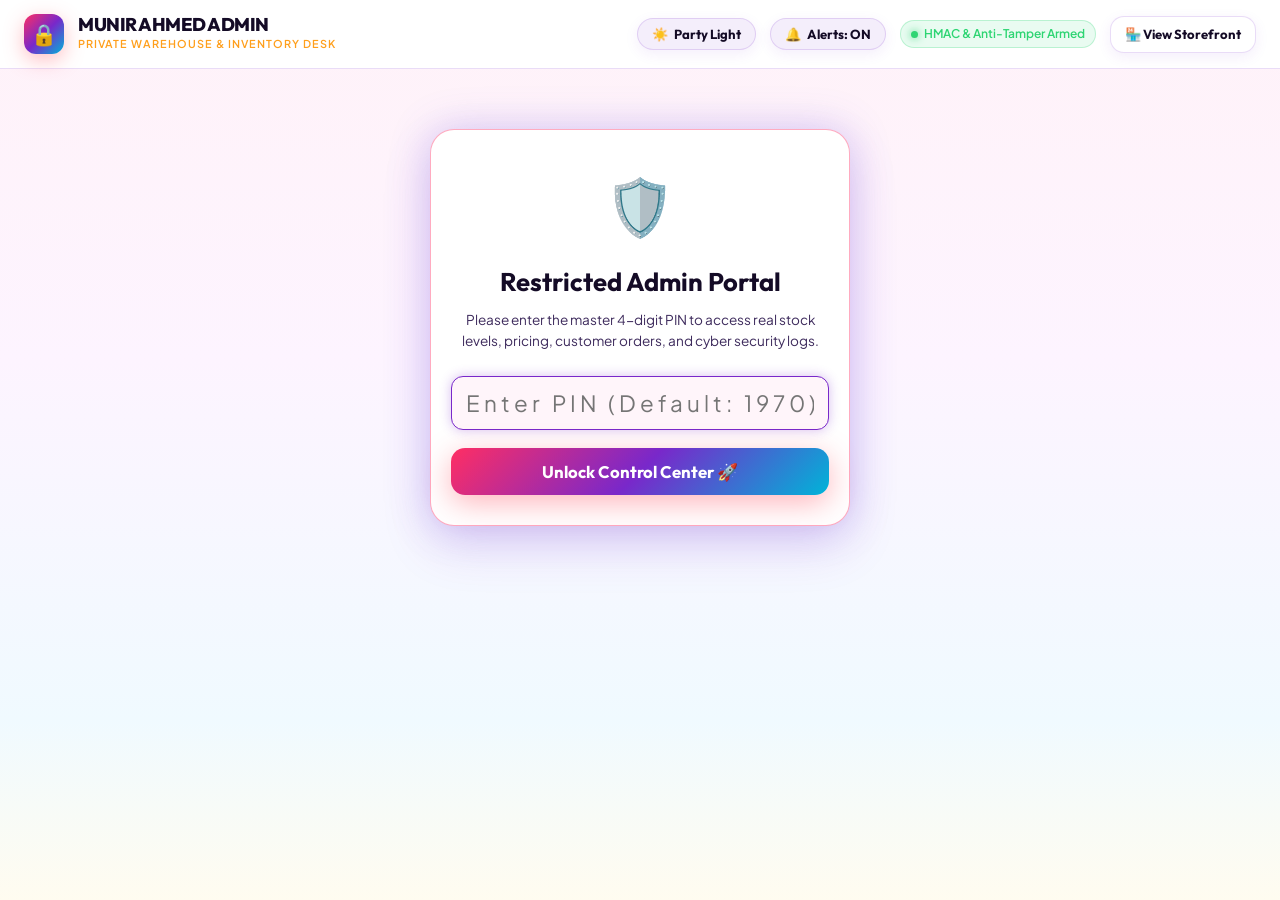
==== commit 8fd31467: "Optimize performance: eliminate full-screen gradient repaints, remove 70+ backdrop blur filters, opt" ====
--- a/admin.html
+++ b/admin.html
@@ -12,7 +12,7 @@
   <link rel="preconnect" href="https://fonts.googleapis.com">
   <link rel="preconnect" href="https://fonts.gstatic.com" crossorigin>
   <link rel="stylesheet" href="https://fonts.googleapis.com/css2?family=Outfit:wght@400;500;600;700;800;900&family=Plus+Jakarta+Sans:wght@300;400;500;600;700;800&family=Noto+Nastaliq+Urdu:wght@400;700&display=swap">
-  <link rel="stylesheet" href="css/styles.css?v=3.0">
+  <link rel="stylesheet" href="css/styles.css?v=4.0">
   
   <style>
     body {
@@ -566,9 +566,9 @@
   </div>
 
   <!-- JavaScript Modules -->
-  <script src="js/security.js?v=3.0"></script>
-  <script src="js/data.js?v=3.0"></script>
-  <script src="js/store.js?v=3.0"></script>
+  <script src="js/security.js?v=4.0"></script>
+  <script src="js/data.js?v=4.0"></script>
+  <script src="js/store.js?v=4.0"></script>
 
   <script>
     let failedAttempts = 0;
--- a/css/styles.css
+++ b/css/styles.css
@@ -57,15 +57,8 @@
   --shadow-neon: 0 0 25px rgba(255, 46, 99, 0.35);
   --shadow-gold: 0 0 25px rgba(255, 159, 28, 0.35);
 
-  /* Vibrant Party Celebration Background Mesh (Candy, Balloons & Ribbons Glow) */
-  --bg-body-gradient: 
-    radial-gradient(circle at 10% 12%, rgba(255, 46, 99, 0.22) 0%, transparent 40%),
-    radial-gradient(circle at 90% 18%, rgba(121, 40, 202, 0.22) 0%, transparent 42%),
-    radial-gradient(circle at 50% 50%, rgba(0, 180, 216, 0.18) 0%, transparent 50%),
-    radial-gradient(circle at 15% 82%, rgba(255, 159, 28, 0.22) 0%, transparent 42%),
-    radial-gradient(circle at 85% 85%, rgba(255, 20, 147, 0.20) 0%, transparent 45%),
-    radial-gradient(circle at 50% 12%, rgba(255, 208, 0, 0.18) 0%, transparent 35%),
-    linear-gradient(135deg, #fff2f8 0%, #fdf4ff 25%, #f0faff 50%, #fffcf0 75%, #fff0f5 100%);
+  /* Clean Fast GPU-Accelerated Background Gradient */
+  --bg-body-gradient: linear-gradient(180deg, #fff2f8 0%, #fdf4ff 40%, #f0faff 80%, #fffcf0 100%);
 
   --top-announcement-bg: linear-gradient(90deg, #ff2e63 0%, #7928ca 50%, #00b4d8 100%);
   --top-announcement-color: #ffffff;
@@ -134,12 +127,7 @@
   --shadow-neon: 0 0 30px rgba(155, 81, 224, 0.5);
   --shadow-gold: 0 0 30px rgba(255, 183, 3, 0.45);
 
-  --bg-body-gradient: 
-    radial-gradient(circle at 10% 15%, rgba(255, 0, 127, 0.32) 0%, transparent 45%),
-    radial-gradient(circle at 90% 22%, rgba(155, 81, 224, 0.38) 0%, transparent 45%),
-    radial-gradient(circle at 50% 65%, rgba(0, 242, 254, 0.25) 0%, transparent 50%),
-    radial-gradient(circle at 20% 88%, rgba(255, 183, 3, 0.25) 0%, transparent 45%),
-    linear-gradient(to bottom, #0a0618 0%, #150b33 50%, #0a0618 100%);
+  --bg-body-gradient: linear-gradient(180deg, #0a0618 0%, #150b33 50%, #0a0618 100%);
 
   --top-announcement-bg: linear-gradient(90deg, #180f38 0%, #291353 50%, #180f38 100%);
   --top-announcement-color: #ffd32a;
@@ -160,13 +148,7 @@
 /* Birthday Bash Mood: Hot Bubblegum Pink & Gold */
 [data-party-mood="birthday"] {
   --bg-deep: #fff0f6;
-  --bg-body-gradient: 
-    radial-gradient(circle at 10% 12%, rgba(255, 20, 147, 0.28) 0%, transparent 40%),
-    radial-gradient(circle at 90% 18%, rgba(255, 183, 3, 0.25) 0%, transparent 42%),
-    radial-gradient(circle at 50% 50%, rgba(255, 107, 129, 0.22) 0%, transparent 50%),
-    radial-gradient(circle at 15% 82%, rgba(255, 208, 0, 0.22) 0%, transparent 42%),
-    radial-gradient(circle at 85% 85%, rgba(255, 46, 120, 0.25) 0%, transparent 45%),
-    linear-gradient(135deg, #fff0f5 0%, #fdf2f8 35%, #fff9e6 70%, #fff0f6 100%);
+  --bg-body-gradient: linear-gradient(180deg, #fff0f6 0%, #fdf2f8 50%, #fff9e6 100%);
   --top-announcement-bg: linear-gradient(90deg, #ff1493 0%, #ff758c 50%, #ffd000 100%);
   --hero-card-border: rgba(255, 20, 147, 0.35);
   --border-glow: rgba(255, 20, 147, 0.4);
@@ -175,13 +157,7 @@
 /* Shaadi & Mehndi Celebration Mood: Royal Gold, Marigold & Emerald */
 [data-party-mood="shaadi"] {
   --bg-deep: #fffbf0;
-  --bg-body-gradient: 
-    radial-gradient(circle at 10% 12%, rgba(255, 159, 28, 0.28) 0%, transparent 40%),
-    radial-gradient(circle at 90% 18%, rgba(16, 185, 129, 0.22) 0%, transparent 42%),
-    radial-gradient(circle at 50% 50%, rgba(255, 208, 0, 0.22) 0%, transparent 50%),
-    radial-gradient(circle at 15% 82%, rgba(217, 4, 41, 0.20) 0%, transparent 42%),
-    radial-gradient(circle at 85% 85%, rgba(247, 127, 0, 0.22) 0%, transparent 45%),
-    linear-gradient(135deg, #fffdf2 0%, #fff9eb 35%, #f0fdf4 70%, #fffbeb 100%);
+  --bg-body-gradient: linear-gradient(180deg, #fffdf2 0%, #fff9eb 40%, #f0fdf4 80%, #fffbeb 100%);
   --top-announcement-bg: linear-gradient(90deg, #d90429 0%, #f77f00 50%, #10b981 100%);
   --hero-card-border: rgba(255, 159, 28, 0.4);
   --border-glow: rgba(255, 159, 28, 0.45);
@@ -195,7 +171,6 @@
 }
 
 html {
-  scroll-behavior: smooth;
   font-size: 16px;
   width: 100%;
   max-width: 100vw;
@@ -213,33 +188,7 @@
   background-image: var(--bg-body-gradient);
   min-height: 100vh;
   position: relative;
-  transition: background-color 0.4s ease, color 0.4s ease;
-}
-
-/* Ambient Festive Confetti Sprinkles Texture */
-body::before {
-  content: '';
-  position: fixed;
-  top: 0; left: 0; right: 0; bottom: 0;
-  background-image: 
-    radial-gradient(circle, rgba(255, 46, 99, 0.22) 1.5px, transparent 1.5px),
-    radial-gradient(circle, rgba(255, 183, 3, 0.25) 2px, transparent 2px),
-    radial-gradient(circle, rgba(0, 180, 216, 0.22) 1.5px, transparent 1.5px),
-    radial-gradient(circle, rgba(121, 40, 202, 0.22) 2px, transparent 2px);
-  background-size: 80px 80px, 120px 120px, 100px 100px, 140px 140px;
-  background-position: 0 0, 40px 60px, 20px 30px, 70px 90px;
-  pointer-events: none;
-  z-index: 0;
-  opacity: 0.85;
-}
-
-[data-theme="dark"] body::before {
-  background-image: 
-    radial-gradient(circle, rgba(255, 0, 128, 0.35) 1.5px, transparent 1.5px),
-    radial-gradient(circle, rgba(255, 215, 0, 0.35) 2px, transparent 2px),
-    radial-gradient(circle, rgba(0, 240, 255, 0.35) 1.5px, transparent 1.5px),
-    radial-gradient(circle, rgba(155, 81, 224, 0.35) 2px, transparent 2px);
-  opacity: 0.7;
+  transition: background-color 0.2s ease, color 0.2s ease;
 }
 
 /* Custom Scrollbar */
@@ -846,19 +795,16 @@
 /* Floating Showcase Badges (Theme Aware) */
 .hero-floating-tag {
   position: absolute;
-  background: rgba(255, 255, 255, 0.96);
-  backdrop-filter: blur(14px);
-  -webkit-backdrop-filter: blur(14px);
+  background: rgba(255, 255, 255, 0.98);
   border: 1.5px solid rgba(121, 40, 202, 0.2);
   padding: 10px 16px;
   border-radius: 16px;
   display: flex;
   align-items: center;
   gap: 10px;
-  box-shadow: 0 12px 32px rgba(121, 40, 202, 0.14), 0 2px 6px rgba(0, 0, 0, 0.04);
+  box-shadow: 0 8px 24px rgba(121, 40, 202, 0.12);
   z-index: 10;
-  animation: floatCard 4s ease-in-out infinite;
-  transition: all 0.3s var(--spring);
+  transition: transform 0.2s ease;
 }
 
 .hero-floating-tag.tag-top-right {
@@ -916,22 +862,9 @@
 }
 
 [data-theme="dark"] .hero-floating-tag {
-  background: rgba(26, 16, 58, 0.94);
+  background: rgba(26, 16, 58, 0.98);
   border-color: rgba(155, 81, 224, 0.45);
-  box-shadow: 0 12px 35px rgba(0, 0, 0, 0.65), 0 0 20px rgba(155, 81, 224, 0.25);
-}
-
-[data-theme="dark"] .tag-badge-pill.pill-gold { color: #ffd32a; }
-[data-theme="dark"] .tag-badge-pill.pill-green { color: #2ed573; }
-[data-theme="dark"] .tag-badge-pill.pill-coral { color: #ff6b81; }
-
-[data-theme="dark"] .tag-label-sub {
-  color: #ffffff;
-}
-
-@keyframes floatCard {
-  0%, 100% { transform: translateY(0); }
-  50% { transform: translateY(-8px); }
+  box-shadow: 0 8px 25px rgba(0, 0, 0, 0.5);
 }
 
 /* ===================================================================
@@ -1506,8 +1439,7 @@
   position: absolute;
   top: 12px;
   left: 12px;
-  background: rgba(16, 20, 36, 0.88);
-  backdrop-filter: blur(8px);
+  background: rgba(16, 20, 36, 0.94);
   border: 1px solid rgba(255, 255, 255, 0.15);
   font-size: 0.74rem;
   font-weight: 700;
@@ -1536,8 +1468,7 @@
   position: absolute;
   bottom: 12px;
   left: 12px;
-  background: rgba(11, 15, 27, 0.9);
-  backdrop-filter: blur(8px);
+  background: rgba(11, 15, 27, 0.94);
   border: 1px solid rgba(255, 255, 255, 0.15);
   font-size: 0.72rem;
   font-weight: 700;
@@ -3117,25 +3048,24 @@
    CONTINUOUS SCROLLING CELEBRATION MARQUEE TICKER TAPE
    =================================================================== */
 .party-marquee-strip {
-  background: linear-gradient(90deg, #ff4757, #6c5ce7, #00d2d3, #ffa502, #ff4757);
-  background-size: 400% 100%;
-  animation: partyGlowShift 12s linear infinite;
+  background: linear-gradient(90deg, #ff4757 0%, #6c5ce7 35%, #00d2d3 70%, #ffa502 100%);
   padding: 11px 0;
   overflow: hidden;
   white-space: nowrap;
-  box-shadow: 0 4px 25px rgba(0, 0, 0, 0.45);
+  box-shadow: 0 4px 15px rgba(0, 0, 0, 0.25);
   position: relative;
   z-index: 5;
   width: 100%;
   max-width: 100vw;
-  contain: paint;
+  contain: paint layout;
 }
 
 .party-marquee-track {
   display: inline-flex;
   align-items: center;
   gap: 22px;
-  animation: marqueeScroll 32s linear infinite;
+  animation: marqueeScroll 36s linear infinite;
+  transform: translate3d(0, 0, 0);
   will-change: transform;
 }
 
@@ -3149,23 +3079,17 @@
   font-weight: 800;
   letter-spacing: 1px;
   color: #fff;
-  text-shadow: 0 2px 6px rgba(0, 0, 0, 0.5);
+  text-shadow: 0 1px 4px rgba(0, 0, 0, 0.4);
 }
 
 .marquee-star {
   color: #ffd32a;
   font-size: 0.95rem;
-  animation: spinStar 3s linear infinite;
 }
 
 @keyframes marqueeScroll {
-  0% { transform: translateX(0); }
-  100% { transform: translateX(-50%); }
-}
-
-@keyframes spinStar {
-  0% { transform: rotate(0deg); }
-  100% { transform: rotate(360deg); }
+  0% { transform: translate3d(0, 0, 0); }
+  100% { transform: translate3d(-50%, 0, 0); }
 }
 
 /* ===================================================================
@@ -3175,9 +3099,7 @@
   position: fixed;
   bottom: 28px;
   right: 28px;
-  background: linear-gradient(135deg, #ff4757 0%, #6c5ce7 50%, #ffa502 100%);
-  background-size: 200% 200%;
-  animation: partyGlowShift 3s ease infinite, floatPopper 3s ease-in-out infinite;
+  background: linear-gradient(135deg, #ff4757 0%, #7928ca 50%, #00b4d8 100%);
   border: 2px solid rgba(255, 255, 255, 0.35);
   color: #fff;
   border-radius: 50px;
@@ -3190,8 +3112,8 @@
   gap: 9px;
   cursor: pointer;
   z-index: 999;
-  box-shadow: 0 8px 30px rgba(255, 71, 87, 0.55), 0 0 25px rgba(108, 92, 231, 0.4);
-  transition: transform 0.25s var(--spring);
+  box-shadow: 0 6px 20px rgba(255, 71, 87, 0.4);
+  transition: transform 0.2s ease, box-shadow 0.2s ease;
 }
 
 .btn-floating-party-popper:hover {
@@ -3320,16 +3242,6 @@
   box-shadow: 0 0 10px rgba(255, 46, 99, 0.3);
 }
 
-/* ===================================================================
-   MODERN RENDERING OPTIMIZATIONS (Core Web Vitals)
-   =================================================================== */
-.section-celebrations,
-.section-catalog,
-.section-payments,
-.main-footer {
-  content-visibility: auto;
-  contain-intrinsic-size: 0 500px;
-}
 
 /* Dynamic Pill Count Badges */
 .pill-count {
